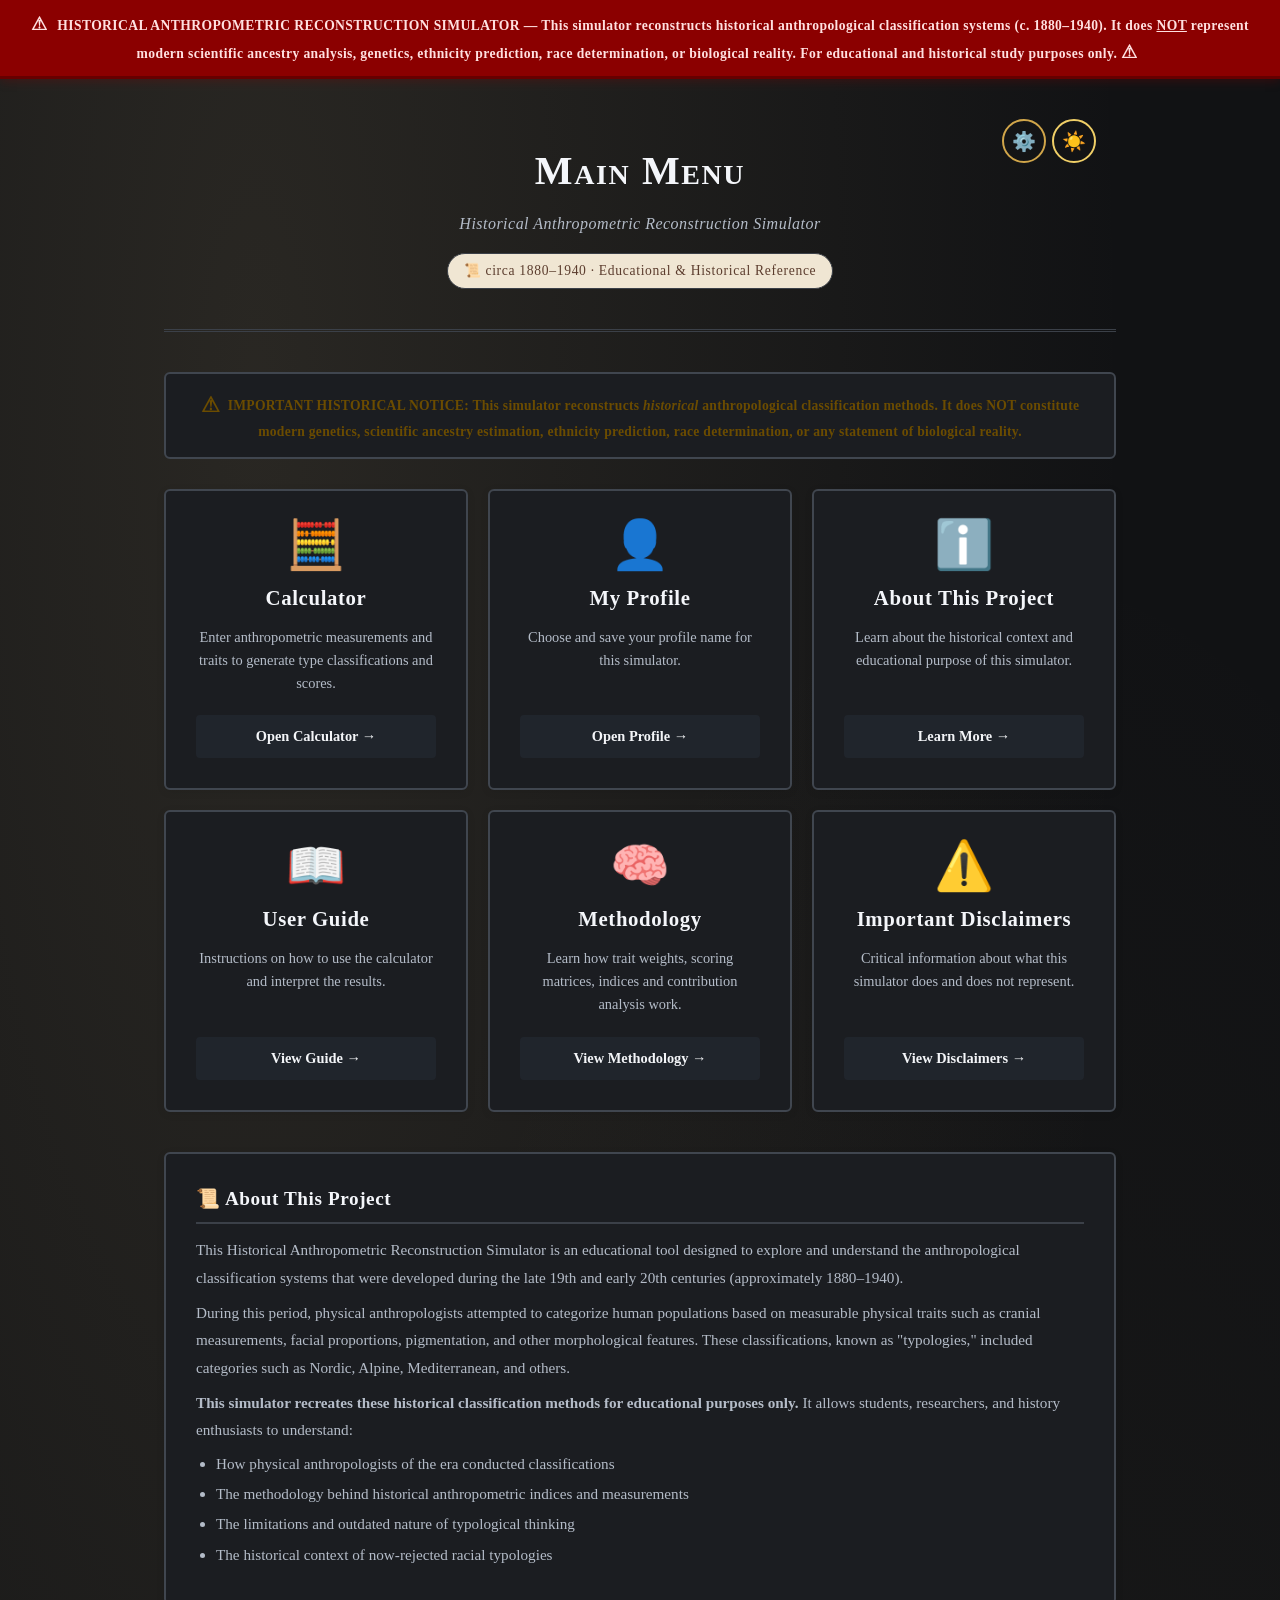
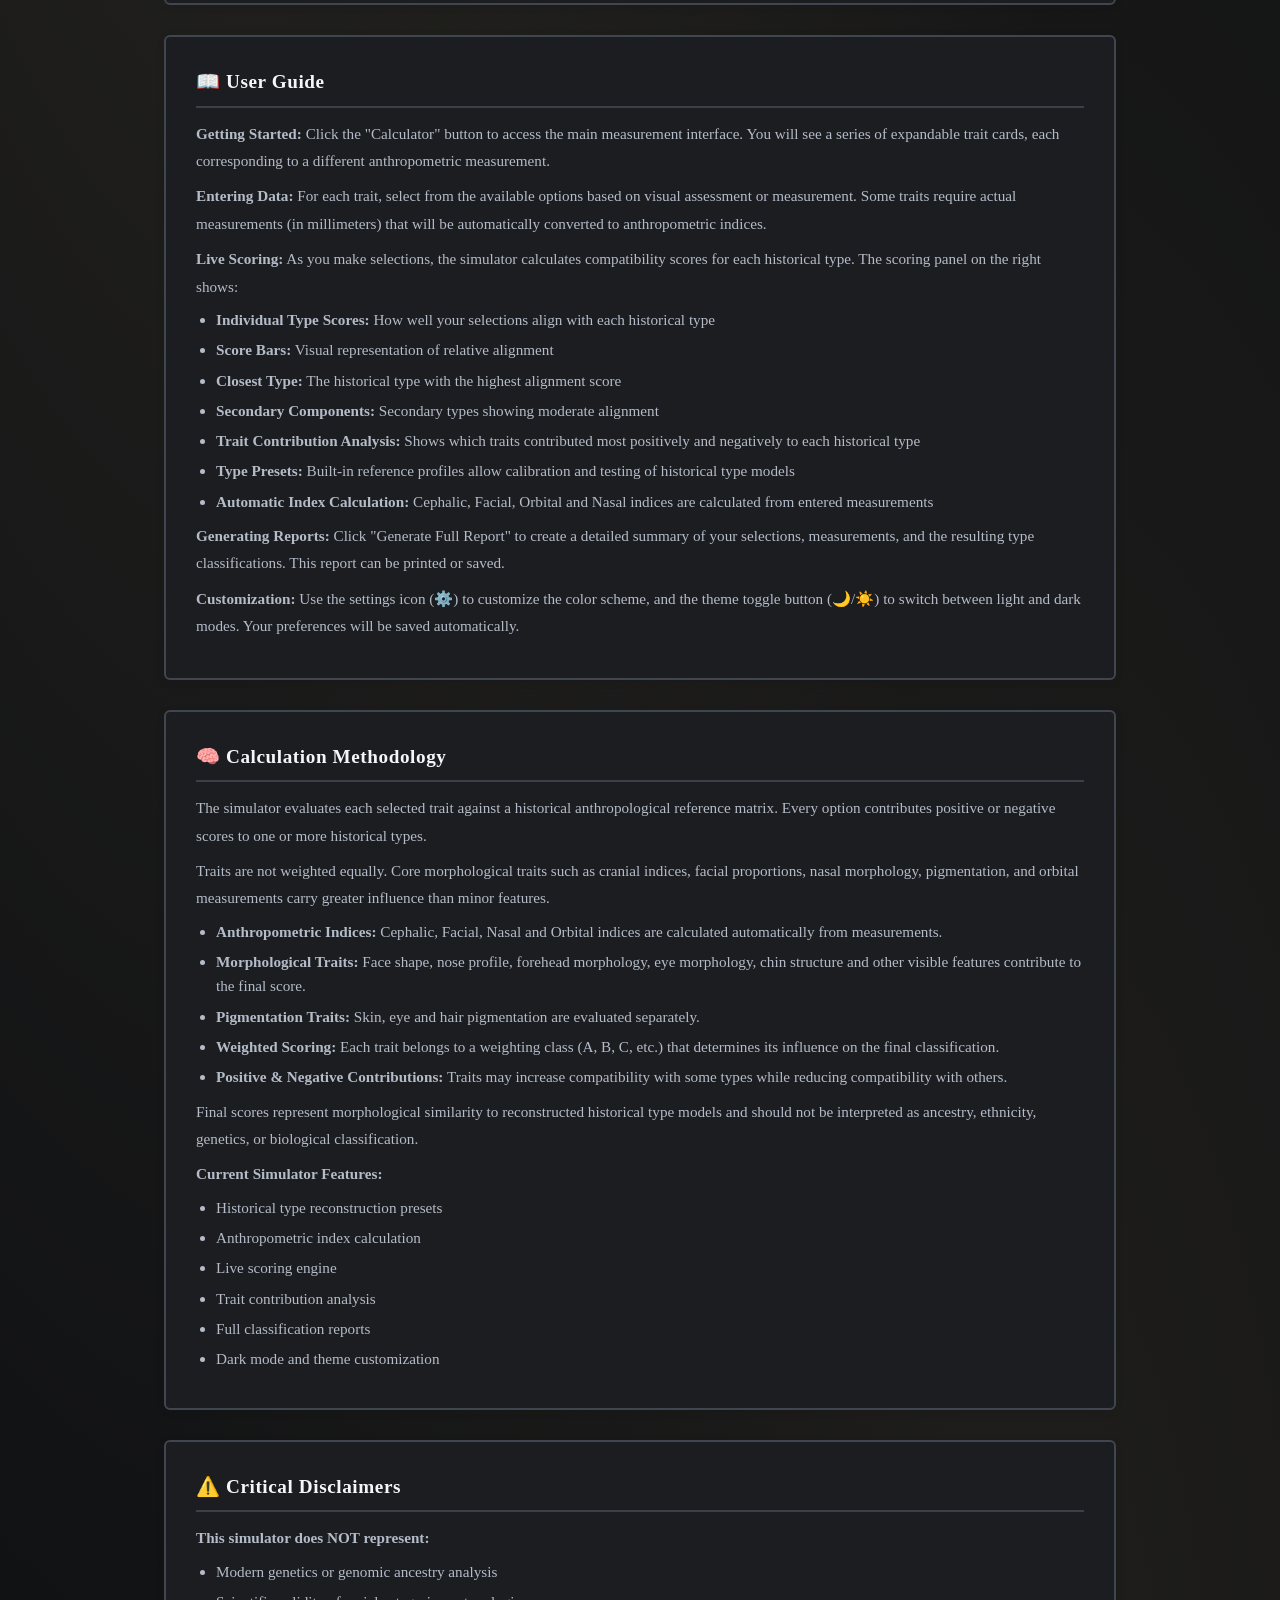
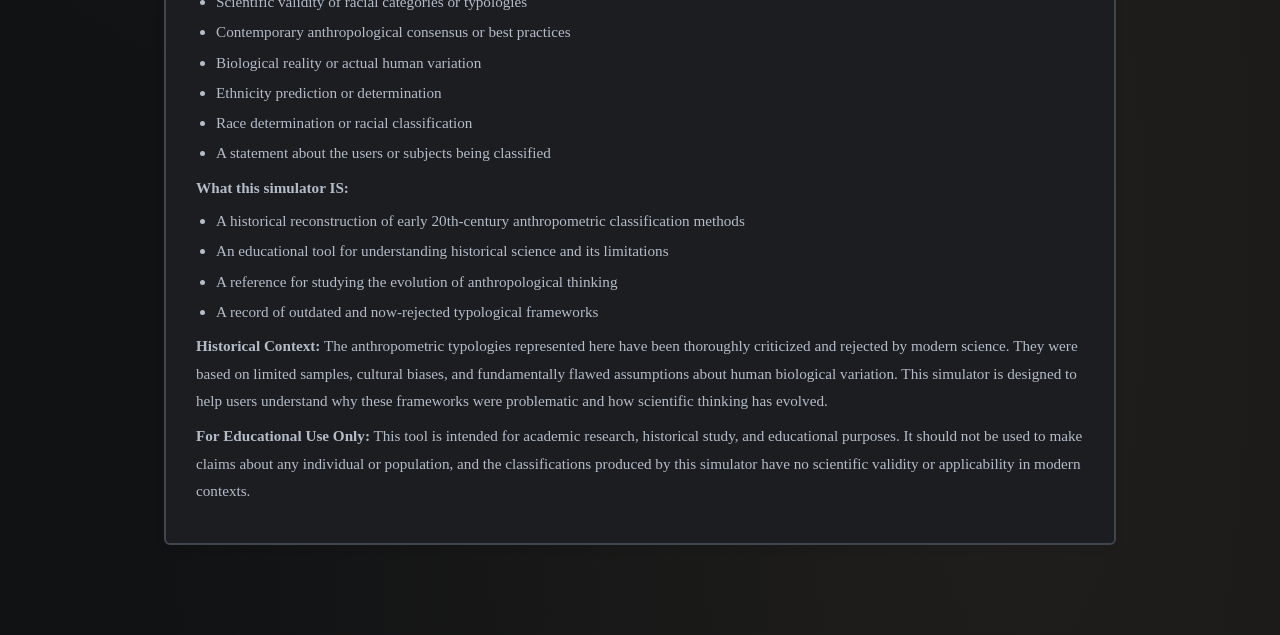
==== index.html @ 243c1fac "0.1 Public Version" ====
<!DOCTYPE html>
<html lang="en">
<head>
    <meta charset="UTF-8">
    <meta name="viewport" content="width=device-width, initial-scale=1.0">
    <title>Historical Anthropometric Reconstruction Simulator - Main Menu</title>
    <style>
        :root {
            --bg: #f5f0e8;
            --panel-bg: #fafaf7;
            --border: #c4b998;
            --text: #2c2416;
            --text-light: #5c5240;
            --accent: #6b4c3b;
            --accent-light: #8b6d5c;
            --highlight: #d4a853;
            --warning-bg: #fdf6e3;
            --warning-border: #c4a44a;
            --shadow: 0 2px 8px rgba(0, 0, 0, 0.08);
            --radius: 6px;
        }

        body.dark-mode {
            --bg: #111214;
            --panel-bg: #1b1d21;
            --border: #3b4048;
            --text: #f2f4f8;
            --text-light: #b4bcc8;
            --accent: #d1a64a;
            --accent-light: #e4c06a;
            --highlight: #f0cf67;
            --warning-bg: #2a2412;
            --warning-border: #8a6b1f;
        }

        * {
            box-sizing: border-box;
            margin: 0;
            padding: 0;
        }

        body {
            font-family: 'Georgia', 'Palatino Linotype', 'Book Antiqua', serif;
            background: var(--bg);
            color: var(--text);
            line-height: 1.6;
            min-height: 100vh;
            background-image:
                radial-gradient(ellipse at 20% 10%, rgba(180, 160, 120, 0.15) 0%, transparent 60%),
                radial-gradient(ellipse at 80% 90%, rgba(160, 140, 100, 0.1) 0%, transparent 60%);
        }

        .disclaimer-banner {
            background: #8b0000;
            color: #ffe0e0;
            text-align: center;
            padding: 10px 20px;
            font-size: 0.85rem;
            font-weight: bold;
            letter-spacing: 0.03em;
            top: 0;
            z-index: 1000;
            box-shadow: 0 2px 10px rgba(139, 0, 0, 0.3);
            border-bottom: 3px solid #600;
        }
        .disclaimer-banner .icon {
            font-size: 1.1rem;
            margin-right: 6px;
        }

        .main-container {
            max-width: 1000px;
            margin: 0 auto;
            padding: 20px 24px 60px;
        }

        header {
            text-align: center;
            padding: 40px 20px;
            border-bottom: 3px double var(--border);
            margin-bottom: 40px;
            position: relative;
        }

        header h1 {
            font-size: 2.5rem;
            letter-spacing: 0.04em;
            color: #3a2a18;
            margin-bottom: 8px;
            font-variant: small-caps;
        }

        header .subtitle {
            font-size: 1rem;
            color: var(--text-light);
            font-style: italic;
            letter-spacing: 0.03em;
            margin-bottom: 16px;
        }

        header .era-badge {
            display: inline-block;
            background: #f0e6d3;
            border: 1px solid var(--border);
            padding: 6px 16px;
            border-radius: 20px;
            font-size: 0.85rem;
            letter-spacing: 0.05em;
            color: #5c3d2e;
        }

        .theme-toggle {
            position: absolute;
            top: 20px;
            right: 20px;
            background: none;
            border: 2px solid var(--accent);
            color: var(--accent);
            font-size: 1.2rem;
            cursor: pointer;
            width: 44px;
            height: 44px;
            border-radius: 50%;
            display: flex;
            align-items: center;
            justify-content: center;
            transition: all 0.3s ease;
            z-index: 100;
        }

        .theme-toggle:hover {
            background: var(--accent);
            color: var(--bg);
            transform: scale(1.1);
        }

        body.dark-mode .theme-toggle {
            border-color: var(--highlight);
            color: var(--highlight);
        }
        

        body.dark-mode .theme-toggle:hover {
            background: var(--highlight);
            color: var(--bg);
        }

        body.dark-mode header h1,
        body.dark-mode .menu-card h2,
        body.dark-mode .info-section h3,
        body.dark-mode .settings-modal h2 {
            color: #f4f6fa;
        }

        body.dark-mode .menu-card,
        body.dark-mode .info-section,
        body.dark-mode .settings-modal,
        body.dark-mode .disclaimer-inline {
            background: #1b1d21;
            border-color: #40464f;
        }

        body.dark-mode .menu-card p,
        body.dark-mode .info-section p,
        body.dark-mode .info-section li,
        body.dark-mode .settings-modal .close-settings,
        body.dark-mode .color-input-group label {
            color: var(--text-light);
        }

        body.dark-mode .menu-card .btn-link,
        body.dark-mode .settings-modal button {
            background: #20252c;
            color: #f3f5f8;
            border-color: #49535f;
        }

        body.dark-mode .menu-card:hover {
            border-color: var(--accent);
        }

        .settings-btn {
            position: absolute;
            top: 20px;
            right: 70px;
            background: none;
            border: 2px solid var(--accent);
            color: var(--accent);
            font-size: 1.2rem;
            cursor: pointer;
            width: 44px;
            height: 44px;
            border-radius: 50%;
            display: flex;
            align-items: center;
            justify-content: center;
            transition: all 0.3s ease;
        }

        .settings-btn:hover {
            background: var(--accent);
            color: var(--bg);
            transform: scale(1.1);
        }

        .disclaimer-inline {
            background: var(--warning-bg);
            border: 2px solid var(--warning-border);
            border-radius: var(--radius);
            padding: 14px 18px;
            margin: 20px 0 30px;
            font-size: 0.85rem;
            text-align: center;
            font-weight: bold;
            color: #6b4c00;
            letter-spacing: 0.02em;
        }
        .disclaimer-inline .warn-icon {
            font-size: 1.3rem;
            vertical-align: -2px;
            margin-right: 4px;
        }

        .menu-grid {
            display: grid;
            grid-template-columns: repeat(auto-fit, minmax(260px, 1fr));
            gap: 20px;
            margin-bottom: 40px;
        }

        .menu-card {
            background: var(--panel-bg);
            border: 2px solid var(--border);
            border-radius: var(--radius);
            box-shadow: var(--shadow);
            padding: 30px;
            text-align: center;
            transition: all 0.3s ease;
            cursor: pointer;
            text-decoration: none;
            color: inherit;
            display: flex;
            flex-direction: column;
            gap: 12px;
        }

        .menu-card:hover {
            box-shadow: 0 8px 24px rgba(0, 0, 0, 0.15);
            transform: translateY(-4px);
            border-color: var(--accent);
        }

        .menu-card .icon {
            font-size: 3rem;
            line-height: 1;
        }

        .menu-card h2 {
            font-size: 1.3rem;
            letter-spacing: 0.03em;
            color: #3a2a18;
            margin: 0;
        }

        .menu-card p {
            font-size: 0.9rem;
            color: var(--text-light);
            margin: 0;
            flex: 1;
        }

        .menu-card .btn-link {
            display: inline-block;
            padding: 10px 20px;
            background: var(--accent);
            color: #fff;
            border: none;
            border-radius: 4px;
            font-family: inherit;
            font-size: 0.9rem;
            font-weight: bold;
            cursor: pointer;
            text-decoration: none;
            transition: background 0.2s;
            margin-top: 8px;
        }

        .menu-card .btn-link:hover {
            background: #5a3d2a;
        }

        .info-section {
            background: var(--panel-bg);
            border: 2px solid var(--border);
            border-radius: var(--radius);
            box-shadow: var(--shadow);
            padding: 30px;
            margin: 30px 0;
        }

        .info-section h3 {
            font-size: 1.2rem;
            letter-spacing: 0.03em;
            color: #3a2a18;
            margin-bottom: 12px;
            border-bottom: 2px solid var(--border);
            padding-bottom: 8px;
        }

        .info-section p {
            font-size: 0.95rem;
            line-height: 1.8;
            color: var(--text);
            margin: 8px 0;
        }

        .info-section ul {
            margin-left: 20px;
            margin-top: 8px;
        }

        .info-section li {
            font-size: 0.95rem;
            color: var(--text);
            margin: 6px 0;
        }

        .settings-modal {
            display: none;
            position: fixed;
            top: 50%;
            left: 50%;
            transform: translate(-50%, -50%);
            background: var(--panel-bg);
            border: 2px solid var(--border);
            border-radius: 12px;
            padding: 24px;
            box-shadow: 0 10px 40px rgba(0, 0, 0, 0.3);
            z-index: 3000;
            max-height: 90vh;
            overflow-y: auto;
            width: 90%;
            max-width: 400px;
        }

        .settings-modal.active {
            display: block;
        }

        .settings-modal h2 {
            color: var(--text);
            margin-bottom: 16px;
            font-size: 1.3rem;
        }

        .settings-modal .close-settings {
            position: absolute;
            top: 12px;
            right: 16px;
            background: none;
            border: none;
            font-size: 1.5rem;
            cursor: pointer;
            color: var(--text-light);
        }

        .settings-modal .close-settings:hover {
            color: var(--text);
        }

        .color-input-group {
            margin-bottom: 14px;
            display: flex;
            gap: 10px;
            align-items: center;
        }

        .toggle-input-group {
            margin: 16px 0 12px;
            padding: 12px;
            border: 1px solid var(--border);
            border-radius: 8px;
            background: var(--panel-bg);
            display: flex;
            align-items: center;
            justify-content: space-between;
            gap: 12px;
        }

        .toggle-input-group .toggle-label {
            color: var(--text);
            font-size: 0.9rem;
            line-height: 1.3;
            flex: 1;
        }

        .toggle-switch {
            position: relative;
            display: inline-block;
            width: 50px;
            height: 28px;
            flex-shrink: 0;
        }

        .toggle-switch input {
            opacity: 0;
            width: 0;
            height: 0;
        }

        .toggle-slider {
            position: absolute;
            inset: 0;
            background: #b5b5b5;
            border-radius: 999px;
            transition: background 0.25s ease;
            cursor: pointer;
        }

        .toggle-slider::before {
            content: '';
            position: absolute;
            width: 22px;
            height: 22px;
            left: 3px;
            top: 3px;
            background: #fff;
            border-radius: 50%;
            transition: transform 0.25s ease;
            box-shadow: 0 1px 4px rgba(0, 0, 0, 0.25);
        }

        .toggle-switch input:checked + .toggle-slider {
            background: var(--accent);
        }

        .toggle-switch input:checked + .toggle-slider::before {
            transform: translateX(22px);
        }

        .toggle-status {
            min-width: 68px;
            text-align: right;
            color: var(--text-light);
            font-size: 0.85rem;
            font-weight: bold;
        }

        .color-input-group label {
            flex: 1;
            color: var(--text);
            font-size: 0.9rem;
            min-width: 100px;
        }

        .color-input-group input[type="color"] {
            width: 50px;
            height: 40px;
            border: 2px solid var(--border);
            border-radius: 6px;
            cursor: pointer;
        }

        .color-input-group input[type="text"] {
            flex: 1;
            padding: 6px 10px;
            border: 1px solid var(--border);
            border-radius: 4px;
            background: var(--panel-bg);
            color: var(--text);
            font-family: monospace;
            font-size: 0.85rem;
        }

        .settings-modal button {
            width: 100%;
            padding: 10px;
            margin-top: 12px;
            border: 2px solid var(--accent);
            background: var(--accent);
            color: #fff;
            border-radius: 6px;
            cursor: pointer;
            font-size: 0.9rem;
            font-weight: bold;
        }

        .settings-modal button:hover {
            opacity: 0.8;
        }

        .settings-modal button.reset {
            background: transparent;
            color: var(--accent);
            border-color: var(--accent);
        }

        .settings-modal button.reset:hover {
            background: var(--accent);
            color: #fff;
        }

        .settings-overlay {
            display: none;
            position: fixed;
            inset: 0;
            background: rgba(0, 0, 0, 0.6);
            z-index: 2999;
        }

        .settings-overlay.active {
            display: block;
        }

        @media (max-width: 768px) {
            header h1 {
                font-size: 1.8rem;
            }

            .menu-grid {
                grid-template-columns: 1fr;
            }

            .info-section {
                padding: 20px;
            }
        }

#loadingOverlay {
    position: fixed;
    inset: 0;
    background: var(--bg);
    display: none;
    justify-content: center;
    align-items: center;
    z-index: 99999;
}

.loader-box {
    text-align: center;
}

.loader-circle {
    width: 140px;
    height: 140px;
    position: relative;
    margin: auto;
}

.loader-circle svg {
    transform: rotate(-90deg);
}

.loader-bg {
    fill: none;
    stroke: #d0d0d0;
    stroke-width: 8;
}

.loader-progress {
    fill: none;
    stroke: var(--highlight);
    stroke-width: 8;
    stroke-linecap: round;

    stroke-dasharray: 377;
    stroke-dashoffset: 377;

    transition: stroke-dashoffset 0.05s linear;
}

#loaderPercent {
    position: absolute;
    inset: 0;

    display: flex;
    align-items: center;
    justify-content: center;

    font-size: 1.4rem;
    font-weight: bold;
}

.loader-title {
    margin-top: 18px;
    font-size: 1.1rem;
    font-weight: bold;
}

#loaderStatus {
    margin-top: 10px;
    color: var(--text-light);
    font-size: 0.9rem;
}

    </style>
</head>
<body>

    <!-- ============ STICKY DISCLAIMER BANNER ============ -->
    <div class="disclaimer-banner">
        <span class="icon">⚠</span>
        <strong>HISTORICAL ANTHROPOMETRIC RECONSTRUCTION SIMULATOR</strong> —
        This simulator reconstructs historical anthropological classification systems (c. 1880–1940).
        It does <u>NOT</u> represent modern scientific ancestry analysis, genetics, ethnicity prediction,
        race determination, or biological reality. For educational and historical study purposes only.
        <span class="icon">⚠</span>
    </div>

    <div class="main-container">
        <!-- HEADER -->
        <header>
            <button class="settings-btn" id="settingsBtn" onclick="openSettings()" title="Settings">⚙️</button>
            <button class="theme-toggle" id="themeToggle" onclick="toggleTheme()" title="Toggle dark mode">🌙</button>
            <h1>Main Menu</h1>
            <p class="subtitle">Historical Anthropometric Reconstruction Simulator</p>
            <span class="era-badge">📜 circa 1880–1940 · Educational & Historical Reference</span>
        </header>

        <!-- INLINE DISCLAIMER -->
        <div class="disclaimer-inline">
            <span class="warn-icon">⚠</span>
            <strong>IMPORTANT HISTORICAL NOTICE:</strong> This simulator reconstructs <em>historical</em> anthropological
            classification methods. It does <strong>NOT</strong> constitute modern genetics, scientific ancestry estimation,
            ethnicity prediction, race determination, or any statement of biological reality.
        </div>

        <!-- MENU CARDS -->
        <div class="menu-grid">
            <div class="menu-card" onclick="openCalculator()">
               <div class="icon">🧮</div>
               <h2>Calculator</h2>
               <p>Enter anthropometric measurements and traits to generate type classifications and scores.</p>
               <span class="btn-link">Open Calculator →</span>
            </div>

            <div class="menu-card" onclick="openProfile()">
                <div class="icon">👤</div>
                <h2>My Profile</h2>
                <p>Choose and save your profile name for this simulator.</p>
                <span class="btn-link">Open Profile →</span>
            </div>

            <div class="menu-card" onclick="scrollToInfo('about')">
                <div class="icon">ℹ️</div>
                <h2>About This Project</h2>
                <p>Learn about the historical context and educational purpose of this simulator.</p>
                <span class="btn-link">Learn More →</span>
            </div>

            <div class="menu-card" onclick="scrollToInfo('guide')">
                <div class="icon">📖</div>
                <h2>User Guide</h2>
                <p>Instructions on how to use the calculator and interpret the results.</p>
                <span class="btn-link">View Guide →</span>
            </div>

            <div class="menu-card" onclick="scrollToInfo('methodology')">
               <div class="icon">🧠</div>
               <h2>Methodology</h2>
               <p>Learn how trait weights, scoring matrices, indices and contribution analysis work.</p>
               <span class="btn-link">View Methodology →</span>
            </div>

            <div class="menu-card" onclick="scrollToInfo('disclaimers')">
                <div class="icon">⚠️</div>
                <h2>Important Disclaimers</h2>
                <p>Critical information about what this simulator does and does not represent.</p>
                <span class="btn-link">View Disclaimers →</span>
            </div>
        </div>

        <!-- INFO SECTIONS -->

        <div class="info-section" id="about">
            <h3>📜 About This Project</h3>
            <p>
                This Historical Anthropometric Reconstruction Simulator is an educational tool designed to explore and understand
                the anthropological classification systems that were developed during the late 19th and early 20th centuries
                (approximately 1880–1940).
            </p>
            <p>
                During this period, physical anthropologists attempted to categorize human populations based on measurable physical
                traits such as cranial measurements, facial proportions, pigmentation, and other morphological features. These
                classifications, known as "typologies," included categories such as Nordic, Alpine, Mediterranean, and others.
            </p>
            <p>
                <strong>This simulator recreates these historical classification methods for educational purposes only.</strong>
                It allows students, researchers, and history enthusiasts to understand:
            </p>
            <ul>
                <li>How physical anthropologists of the era conducted classifications</li>
                <li>The methodology behind historical anthropometric indices and measurements</li>
                <li>The limitations and outdated nature of typological thinking</li>
                <li>The historical context of now-rejected racial typologies</li>
            </ul>
        </div>

        <div class="info-section" id="guide">
            <h3>📖 User Guide</h3>
            <p>
                <strong>Getting Started:</strong> Click the "Calculator" button to access the main measurement interface. You will see
                a series of expandable trait cards, each corresponding to a different anthropometric measurement.
            </p>
            <p>
                <strong>Entering Data:</strong> For each trait, select from the available options based on visual assessment or measurement.
                Some traits require actual measurements (in millimeters) that will be automatically converted to anthropometric indices.
            </p>
            <p>
                <strong>Live Scoring:</strong> As you make selections, the simulator calculates compatibility scores for each historical
                type. The scoring panel on the right shows:
            </p>
            <ul>
                <li><strong>Individual Type Scores:</strong> How well your selections align with each historical type</li>
                <li><strong>Score Bars:</strong> Visual representation of relative alignment</li>
                <li><strong>Closest Type:</strong> The historical type with the highest alignment score</li>
                <li><strong>Secondary Components:</strong> Secondary types showing moderate alignment</li>
                <li><strong>Trait Contribution Analysis:</strong> Shows which traits contributed most positively and negatively to each historical type</li>
                <li><strong>Type Presets:</strong> Built-in reference profiles allow calibration and testing of historical type models</li>
                <li><strong>Automatic Index Calculation:</strong> Cephalic, Facial, Orbital and Nasal indices are calculated from entered measurements</li>
            </ul>
            <p>
                <strong>Generating Reports:</strong> Click "Generate Full Report" to create a detailed summary of your selections,
                measurements, and the resulting type classifications. This report can be printed or saved.
            </p>
            <p>
                <strong>Customization:</strong> Use the settings icon (⚙️) to customize the color scheme, and the theme toggle button (🌙/☀️)
                to switch between light and dark modes. Your preferences will be saved automatically.
            </p>
        </div>


            <div class="info-section" id="methodology">

    <h3>🧠 Calculation Methodology</h3>

    <p>
        The simulator evaluates each selected trait against a historical
        anthropological reference matrix. Every option contributes positive
        or negative scores to one or more historical types.
    </p>

    <p>
        Traits are not weighted equally. Core morphological traits such as
        cranial indices, facial proportions, nasal morphology, pigmentation,
        and orbital measurements carry greater influence than minor features.
    </p>

    <ul>
        <li><strong>Anthropometric Indices:</strong> Cephalic, Facial, Nasal and Orbital indices are calculated automatically from measurements.</li>

        <li><strong>Morphological Traits:</strong> Face shape, nose profile, forehead morphology, eye morphology, chin structure and other visible features contribute to the final score.</li>

        <li><strong>Pigmentation Traits:</strong> Skin, eye and hair pigmentation are evaluated separately.</li>

        <li><strong>Weighted Scoring:</strong> Each trait belongs to a weighting class (A, B, C, etc.) that determines its influence on the final classification.</li>

        <li><strong>Positive & Negative Contributions:</strong> Traits may increase compatibility with some types while reducing compatibility with others.</li>
    </ul>

    <p>
        Final scores represent morphological similarity to reconstructed
        historical type models and should not be interpreted as ancestry,
        ethnicity, genetics, or biological classification.
    </p>



    <p>
<strong>Current Simulator Features:</strong>
</p>

<ul>
    <li>Historical type reconstruction presets</li>
    <li>Anthropometric index calculation</li>
    <li>Live scoring engine</li>
    <li>Trait contribution analysis</li>
    <li>Full classification reports</li>
    <li>Dark mode and theme customization</li>
</ul>

</div>











        <div class="info-section" id="disclaimers">
            <h3>⚠️ Critical Disclaimers</h3>
            <p>
                <strong>This simulator does NOT represent:</strong>
            </p>
            <ul>
                <li>Modern genetics or genomic ancestry analysis</li>
                <li>Scientific validity of racial categories or typologies</li>
                <li>Contemporary anthropological consensus or best practices</li>
                <li>Biological reality or actual human variation</li>
                <li>Ethnicity prediction or determination</li>
                <li>Race determination or racial classification</li>
                <li>A statement about the users or subjects being classified</li>
            </ul>
            <p>
                <strong>What this simulator IS:</strong>
            </p>
            <ul>
                <li>A historical reconstruction of early 20th-century anthropometric classification methods</li>
                <li>An educational tool for understanding historical science and its limitations</li>
                <li>A reference for studying the evolution of anthropological thinking</li>
                <li>A record of outdated and now-rejected typological frameworks</li>
            </ul>
            <p>
                <strong>Historical Context:</strong> The anthropometric typologies represented here have been thoroughly criticized and
                rejected by modern science. They were based on limited samples, cultural biases, and fundamentally flawed assumptions about
                human biological variation. This simulator is designed to help users understand why these frameworks were problematic and
                how scientific thinking has evolved.
            </p>
            <p>
                <strong>For Educational Use Only:</strong> This tool is intended for academic research, historical study, and educational
                purposes. It should not be used to make claims about any individual or population, and the classifications produced by this
                simulator have no scientific validity or applicability in modern contexts.
            </p>
        </div>
    </div>



    <!-- SETTINGS MODAL -->
    <div class="settings-overlay" id="settingsOverlay" onclick="closeSettings()"></div>
    <div class="settings-modal" id="settingsModal">
        <button class="close-settings" onclick="closeSettings()">✕</button>
        <h2>⚙️ Settings</h2>
        <div class="toggle-input-group">
            <div class="toggle-label">Enable Data Reset on Site Reload</div>
            <label class="toggle-switch" for="resetOnReloadToggle">
                <input type="checkbox" id="resetOnReloadToggle" onchange="toggleResetOnReload(this.checked)">
                <span class="toggle-slider"></span>
            </label>
            <div class="toggle-status" id="resetOnReloadStatus">Disabled</div>
        </div>
        <div class="toggle-input-group">
            <div class="toggle-label">Show Developer Tools in Calculator</div>
            <label class="toggle-switch" for="developerToolsVisibilityToggle">
                <input type="checkbox" id="developerToolsVisibilityToggle" onchange="toggleDeveloperToolsVisibility(this.checked)">
                <span class="toggle-slider"></span>
            </label>
            <div class="toggle-status" id="developerToolsVisibilityStatus">Visible</div>
        </div>
        <div class="color-input-group">
            <label>Background</label>
            <input type="color" id="bgColor" onchange="updateDarkColor('bg')">
            <input type="text" id="bgColorText" onchange="updateDarkColorText('bg', this.value)">
        </div>
        <div class="color-input-group">
            <label>Panel Background</label>
            <input type="color" id="panelBgColor" onchange="updateDarkColor('panel-bg')">
            <input type="text" id="panelBgColorText" onchange="updateDarkColorText('panel-bg', this.value)">
        </div>
        <div class="color-input-group">
            <label>Text Color</label>
            <input type="color" id="textColor" onchange="updateDarkColor('text')">
            <input type="text" id="textColorText" onchange="updateDarkColorText('text', this.value)">
        </div>
        <div class="color-input-group">
            <label>Text Light</label>
            <input type="color" id="textLightColor" onchange="updateDarkColor('text-light')">
            <input type="text" id="textLightColorText" onchange="updateDarkColorText('text-light', this.value)">
        </div>
        <div class="color-input-group">
            <label>Accent Color</label>
            <input type="color" id="accentColor" onchange="updateDarkColor('accent')">
            <input type="text" id="accentColorText" onchange="updateDarkColorText('accent', this.value)">
        </div>
        <div class="color-input-group">
            <label>Border Color</label>
            <input type="color" id="borderColor" onchange="updateDarkColor('border')">
            <input type="text" id="borderColorText" onchange="updateDarkColorText('border', this.value)">
        </div>
        <button onclick="saveDarkThemeColors()">💾 Save Theme</button>
        <button class="reset" onclick="resetDarkThemeColors()">↻ Reset to Default</button>
    </div>

    <script src="src/ui/settings.js"></script>
    <script>

        function scrollToInfo(sectionId) {
            const section = document.getElementById(sectionId);
            if (section) {
                section.scrollIntoView({ behavior: 'smooth' });
            }
        }

        // Initialize
        function init() {
            initializeSettings();
            console.log('Main Menu initialized.');
        }

        init();
        function openCalculator() {

    const overlay =
        document.getElementById("loadingOverlay");

    const circle =
        document.querySelector(".loader-progress");

    const percent =
        document.getElementById("loaderPercent");

    const status =
        document.getElementById("loaderStatus");

    overlay.style.display = "flex";

    let value = 0;

    const messages = [
        "Loading anthropometric database...",
        "Loading trait matrices...",
        "Preparing reconstruction engine...",
        "Initializing calculator..."
    ];

    const interval = setInterval(() => {

        value++;

        percent.textContent =
            value + "%";

        circle.style.strokeDashoffset =
            377 - (377 * value / 100);

        if (value === 25)
            status.textContent = messages[1];

        if (value === 50)
            status.textContent = messages[2];

        if (value === 75)
            status.textContent = messages[3];

        if (value >= 100) {

            clearInterval(interval);

            setTimeout(() => {

                window.location.href =
                    "raceResCalc.html";

            }, 300);
        }

    }, 25);
}

function openProfile() {
    window.location.href = 'myProfile.html';
}




    </script>




<div id="loadingOverlay">
    <div class="loader-box">

        <div class="loader-circle">
            <svg width="140" height="140">
                <circle cx="70" cy="70" r="60" class="loader-bg"></circle>
                <circle cx="70" cy="70" r="60" class="loader-progress"></circle>
            </svg>

            <div id="loaderPercent">0%</div>
        </div>

        <div class="loader-title">
            Initializing Reconstruction Engine...
        </div>

        <div id="loaderStatus">
            Preparing analysis environment...
        </div>

    </div>
</div>



</body>
</html>
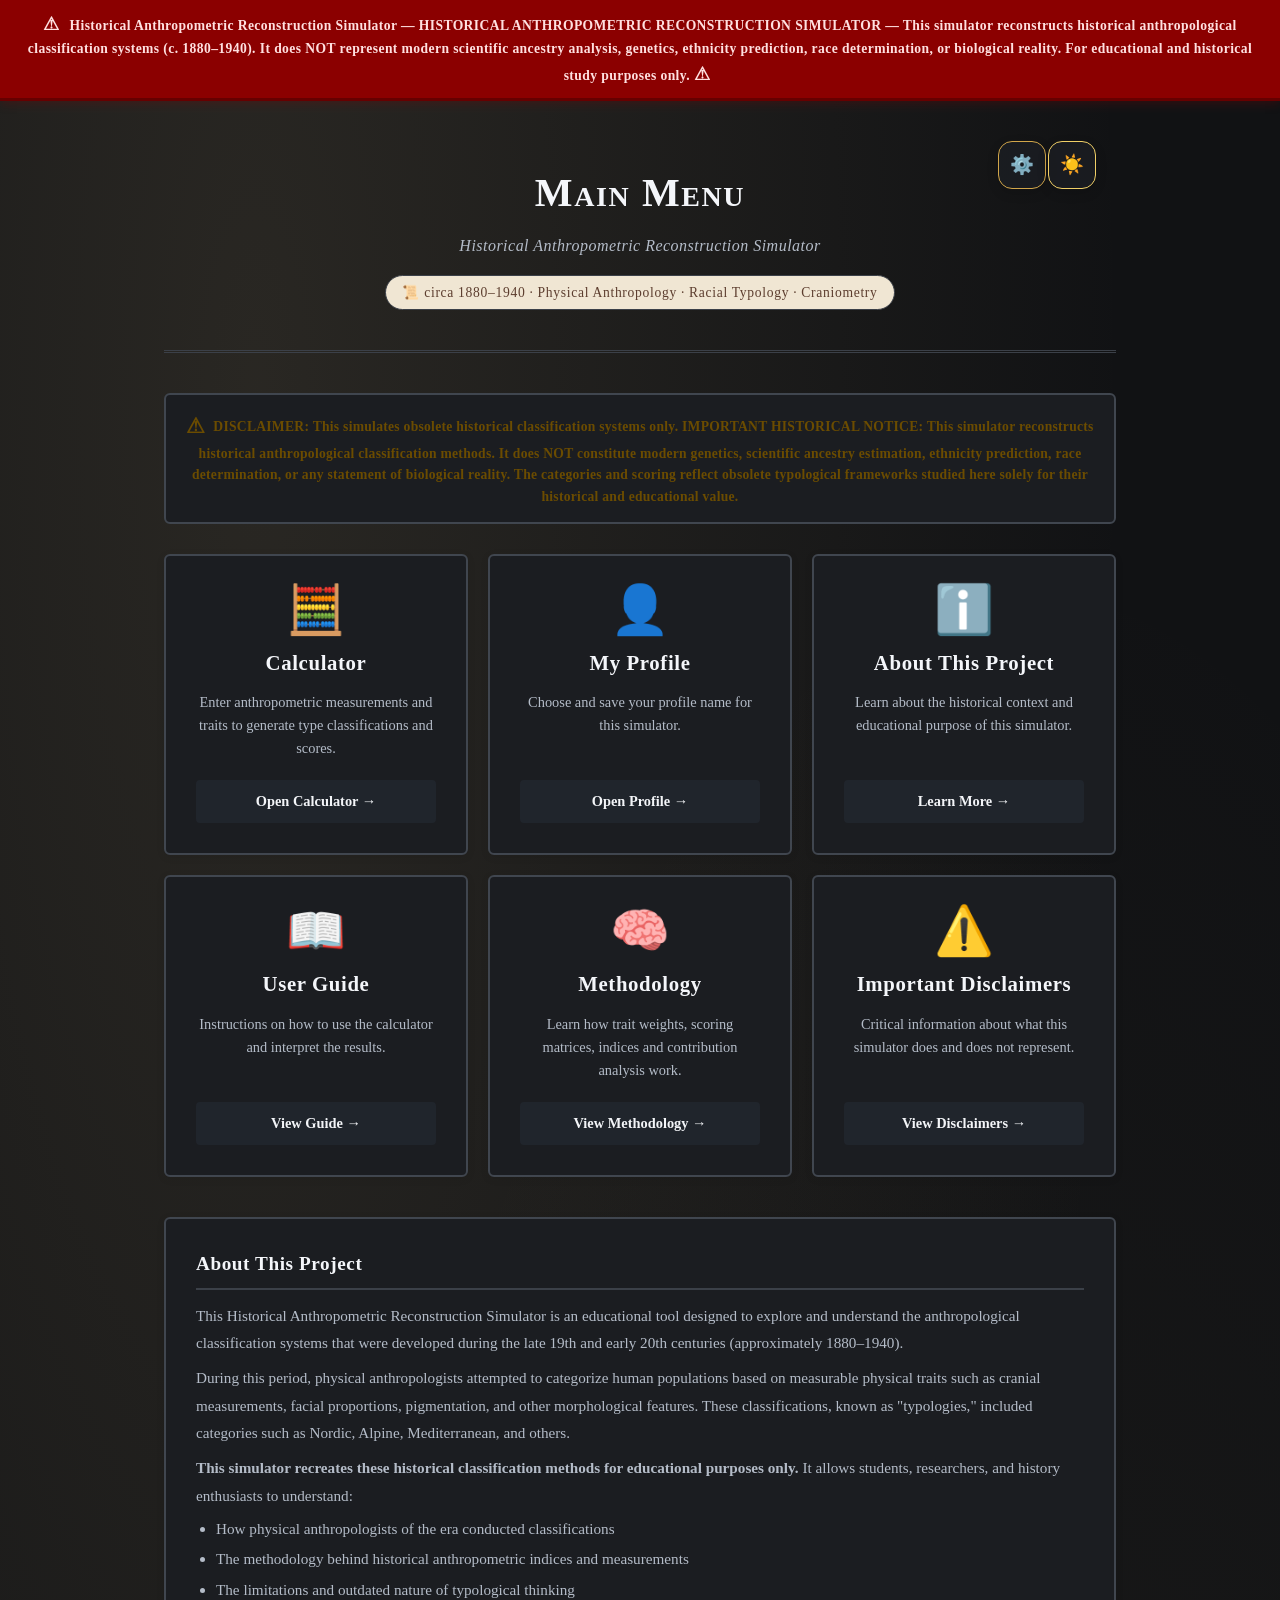
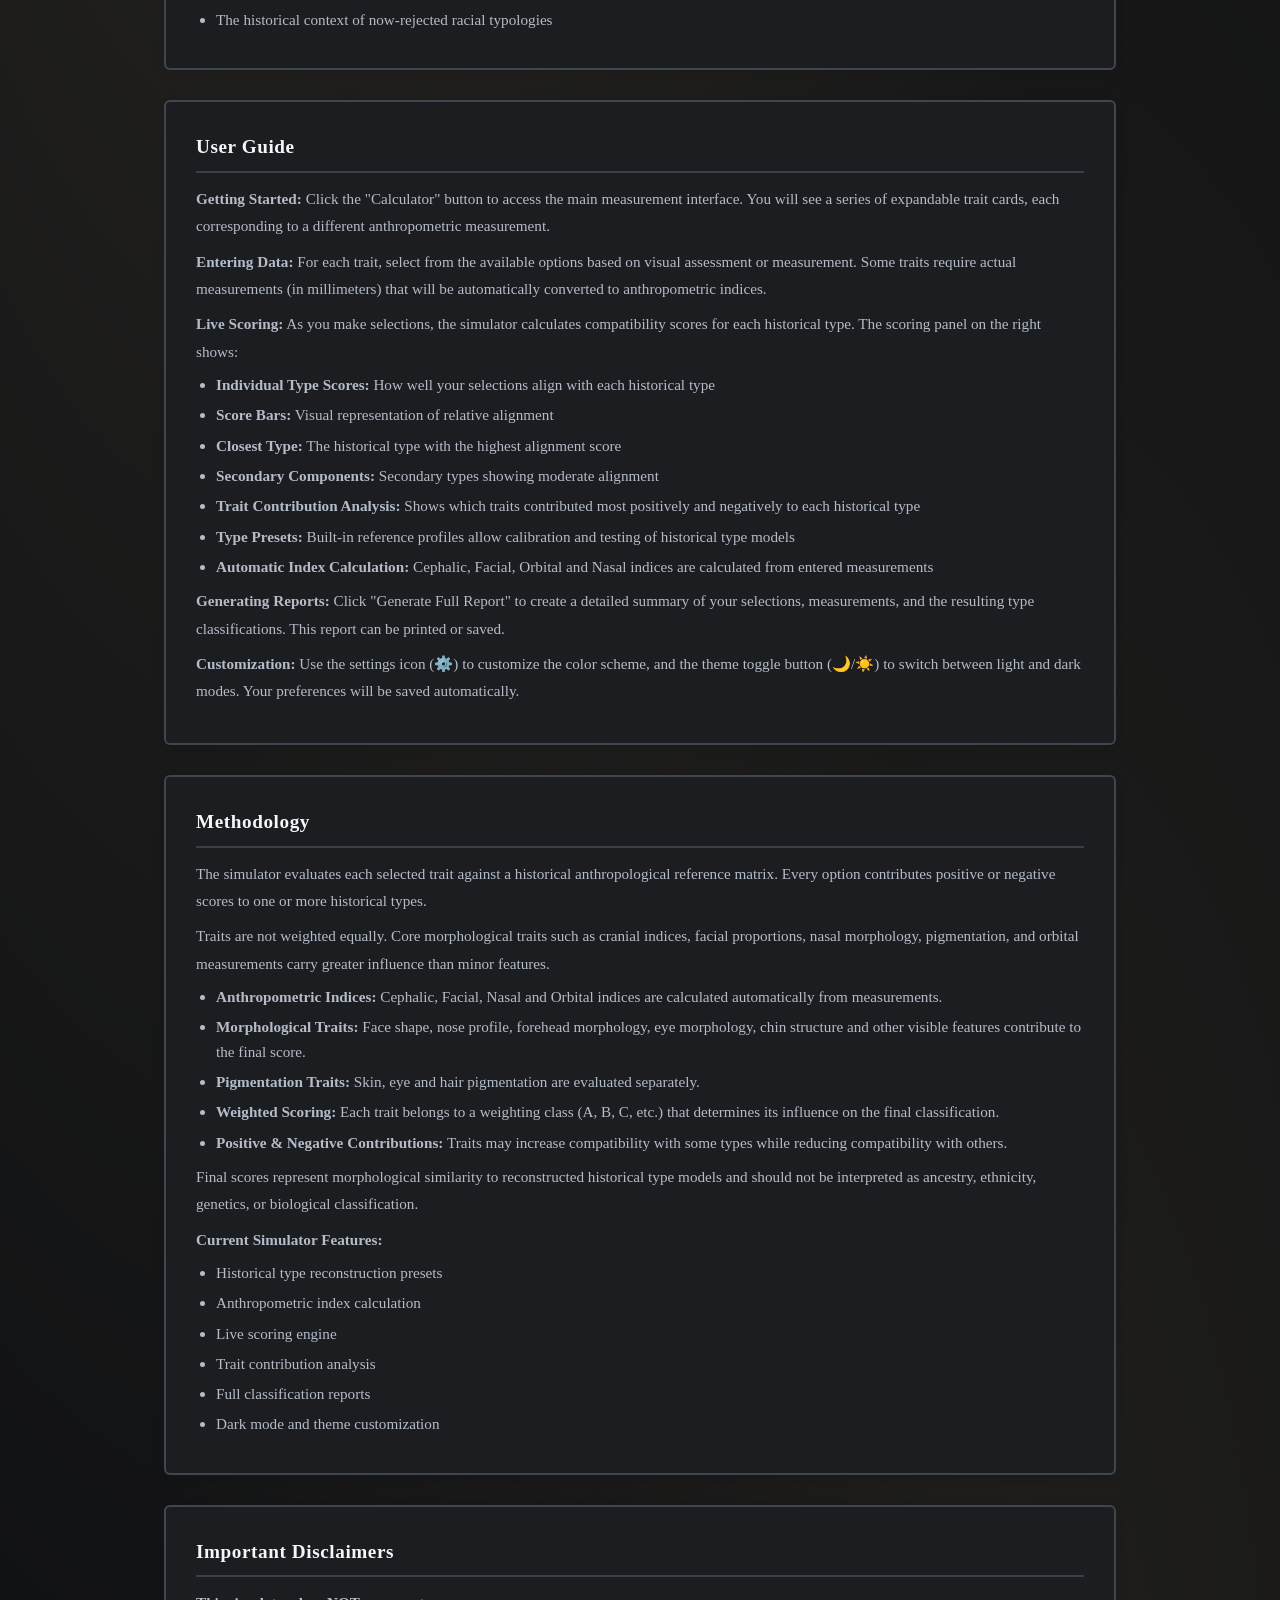
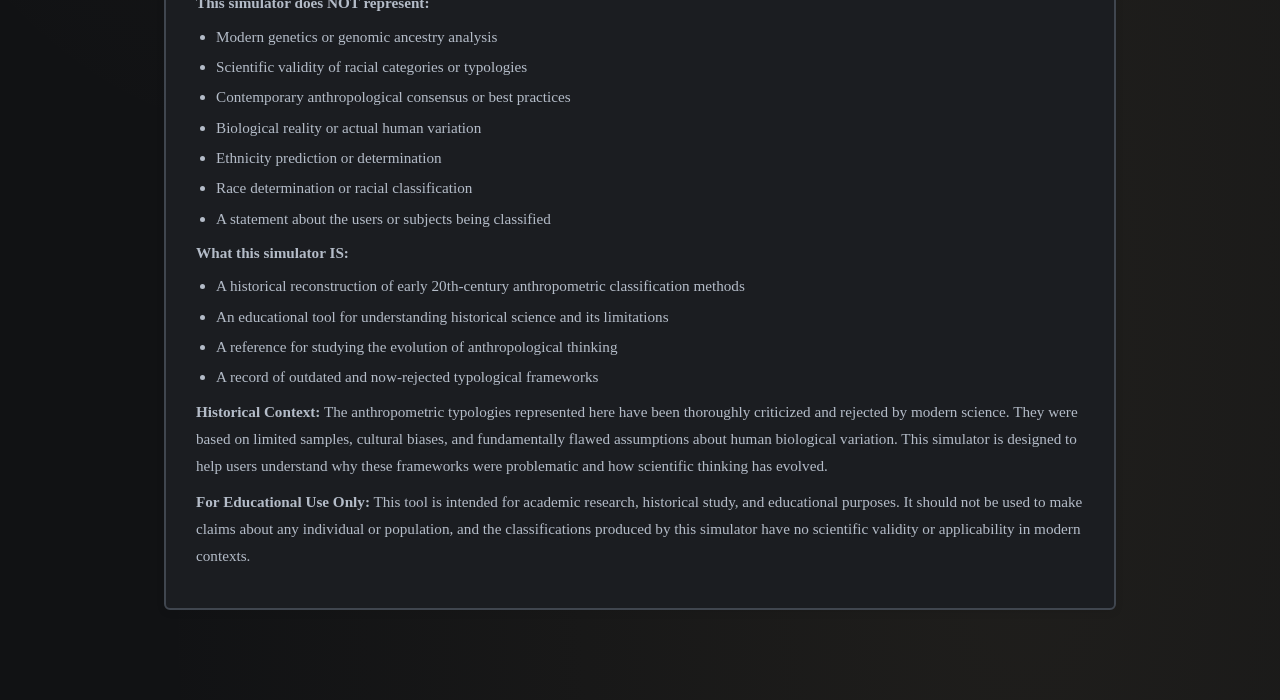
==== commit 5ad2f901: "0.2.1 Russian Language and other small changes" ====
--- a/index.html
+++ b/index.html
@@ -600,80 +600,81 @@
     <!-- ============ STICKY DISCLAIMER BANNER ============ -->
     <div class="disclaimer-banner">
         <span class="icon">⚠</span>
-        <strong>HISTORICAL ANTHROPOMETRIC RECONSTRUCTION SIMULATOR</strong> —
-        This simulator reconstructs historical anthropological classification systems (c. 1880–1940).
+        <strong data-i18n="pageTitle">HISTORICAL ANTHROPOMETRIC RECONSTRUCTION SIMULATOR</strong> —
+        <span data-i18n="disclaimerBanner">This simulator reconstructs historical anthropological classification systems (c. 1880–1940).
         It does <u>NOT</u> represent modern scientific ancestry analysis, genetics, ethnicity prediction,
-        race determination, or biological reality. For educational and historical study purposes only.
+        race determination, or biological reality. For educational and historical study purposes only.</span>
         <span class="icon">⚠</span>
     </div>
 
     <div class="main-container">
         <!-- HEADER -->
         <header>
-            <button class="settings-btn" id="settingsBtn" onclick="openSettings()" title="Settings">⚙️</button>
-            <button class="theme-toggle" id="themeToggle" onclick="toggleTheme()" title="Toggle dark mode">🌙</button>
-            <h1>Main Menu</h1>
-            <p class="subtitle">Historical Anthropometric Reconstruction Simulator</p>
-            <span class="era-badge">📜 circa 1880–1940 · Educational & Historical Reference</span>
+            <button class="header-control settings-btn" id="settingsBtn" onclick="openSettings()" data-i18n-title="buttons.settings" title="Settings" aria-label="Settings">⚙️</button>
+            <button class="header-control theme-toggle" id="themeToggle" onclick="toggleTheme()" data-i18n-title="buttons.toggleTheme" title="Toggle dark mode" aria-label="Toggle dark mode">🌙</button>
+            <h1 data-i18n="menu.title">Main Menu</h1>
+            <p class="subtitle" data-i18n="menu.subtitle">Historical Anthropometric Reconstruction Simulator</p>
+            <span class="era-badge" data-i18n="eraBadge">📜 circa 1880–1940 · Educational & Historical Reference</span>
         </header>
 
         <!-- INLINE DISCLAIMER -->
         <div class="disclaimer-inline">
             <span class="warn-icon">⚠</span>
-            <strong>IMPORTANT HISTORICAL NOTICE:</strong> This simulator reconstructs <em>historical</em> anthropological
+            <strong data-i18n="messages.notRepresentative">IMPORTANT HISTORICAL NOTICE:</strong>
+            <span data-i18n="disclaimerNotice">This simulator reconstructs <em>historical</em> anthropological
             classification methods. It does <strong>NOT</strong> constitute modern genetics, scientific ancestry estimation,
-            ethnicity prediction, race determination, or any statement of biological reality.
+            ethnicity prediction, race determination, or any statement of biological reality.</span>
         </div>
 
         <!-- MENU CARDS -->
         <div class="menu-grid">
             <div class="menu-card" onclick="openCalculator()">
                <div class="icon">🧮</div>
-               <h2>Calculator</h2>
-               <p>Enter anthropometric measurements and traits to generate type classifications and scores.</p>
-               <span class="btn-link">Open Calculator →</span>
+               <h2 data-i18n="menu.calculator">Calculator</h2>
+               <p data-i18n="menu.calculatorDescription">Enter anthropometric measurements and traits to generate type classifications and scores.</p>
+               <span class="btn-link" data-i18n="menu.openCalculator">Open Calculator →</span>
             </div>
 
             <div class="menu-card" onclick="openProfile()">
                 <div class="icon">👤</div>
-                <h2>My Profile</h2>
-                <p>Choose and save your profile name for this simulator.</p>
-                <span class="btn-link">Open Profile →</span>
+                <h2 data-i18n="menu.profile">My Profile</h2>
+                <p data-i18n="menu.profileDescription">Choose and save your profile name for this simulator.</p>
+                <span class="btn-link" data-i18n="menu.openProfile">Open Profile →</span>
             </div>
 
             <div class="menu-card" onclick="scrollToInfo('about')">
                 <div class="icon">ℹ️</div>
-                <h2>About This Project</h2>
-                <p>Learn about the historical context and educational purpose of this simulator.</p>
-                <span class="btn-link">Learn More →</span>
+                <h2 data-i18n="menu.about">About This Project</h2>
+                <p data-i18n="menu.aboutDescription">Learn about the historical context and educational purpose of this simulator.</p>
+                <span class="btn-link" data-i18n="menu.learnMore">Learn More →</span>
             </div>
 
             <div class="menu-card" onclick="scrollToInfo('guide')">
                 <div class="icon">📖</div>
-                <h2>User Guide</h2>
-                <p>Instructions on how to use the calculator and interpret the results.</p>
-                <span class="btn-link">View Guide →</span>
+                <h2 data-i18n="menu.guide">User Guide</h2>
+                <p data-i18n="menu.guideDescription">Instructions on how to use the calculator and interpret the results.</p>
+                <span class="btn-link" data-i18n="menu.viewGuide">View Guide →</span>
             </div>
 
             <div class="menu-card" onclick="scrollToInfo('methodology')">
                <div class="icon">🧠</div>
-               <h2>Methodology</h2>
-               <p>Learn how trait weights, scoring matrices, indices and contribution analysis work.</p>
-               <span class="btn-link">View Methodology →</span>
+               <h2 data-i18n="menu.methodology">Methodology</h2>
+               <p data-i18n="menu.methodologyDescription">Learn how trait weights, scoring matrices, indices and contribution analysis work.</p>
+               <span class="btn-link" data-i18n="menu.viewMethodology">View Methodology →</span>
             </div>
 
             <div class="menu-card" onclick="scrollToInfo('disclaimers')">
                 <div class="icon">⚠️</div>
-                <h2>Important Disclaimers</h2>
-                <p>Critical information about what this simulator does and does not represent.</p>
-                <span class="btn-link">View Disclaimers →</span>
+                <h2 data-i18n="menu.disclaimers">Important Disclaimers</h2>
+                <p data-i18n="menu.disclaimersDescription">Critical information about what this simulator does and does not represent.</p>
+                <span class="btn-link" data-i18n="menu.viewDisclaimers">View Disclaimers →</span>
             </div>
         </div>
 
         <!-- INFO SECTIONS -->
 
         <div class="info-section" id="about">
-            <h3>📜 About This Project</h3>
+            <h3 data-i18n="menu.about">📜 About This Project</h3>
             <p>
                 This Historical Anthropometric Reconstruction Simulator is an educational tool designed to explore and understand
                 the anthropological classification systems that were developed during the late 19th and early 20th centuries
@@ -697,7 +698,7 @@
         </div>
 
         <div class="info-section" id="guide">
-            <h3>📖 User Guide</h3>
+            <h3 data-i18n="menu.guide">📖 User Guide</h3>
             <p>
                 <strong>Getting Started:</strong> Click the "Calculator" button to access the main measurement interface. You will see
                 a series of expandable trait cards, each corresponding to a different anthropometric measurement.
@@ -732,7 +733,7 @@
 
             <div class="info-section" id="methodology">
 
-    <h3>🧠 Calculation Methodology</h3>
+    <h3 data-i18n="menu.methodology">🧠 Calculation Methodology</h3>
 
     <p>
         The simulator evaluates each selected trait against a historical
@@ -792,7 +793,7 @@
 
 
         <div class="info-section" id="disclaimers">
-            <h3>⚠️ Critical Disclaimers</h3>
+            <h3 data-i18n="menu.disclaimers">⚠️ Critical Disclaimers</h3>
             <p>
                 <strong>This simulator does NOT represent:</strong>
             </p>
@@ -830,61 +831,13 @@
 
 
 
-    <!-- SETTINGS MODAL -->
-    <div class="settings-overlay" id="settingsOverlay" onclick="closeSettings()"></div>
-    <div class="settings-modal" id="settingsModal">
-        <button class="close-settings" onclick="closeSettings()">✕</button>
-        <h2>⚙️ Settings</h2>
-        <div class="toggle-input-group">
-            <div class="toggle-label">Enable Data Reset on Site Reload</div>
-            <label class="toggle-switch" for="resetOnReloadToggle">
-                <input type="checkbox" id="resetOnReloadToggle" onchange="toggleResetOnReload(this.checked)">
-                <span class="toggle-slider"></span>
-            </label>
-            <div class="toggle-status" id="resetOnReloadStatus">Disabled</div>
-        </div>
-        <div class="toggle-input-group">
-            <div class="toggle-label">Show Developer Tools in Calculator</div>
-            <label class="toggle-switch" for="developerToolsVisibilityToggle">
-                <input type="checkbox" id="developerToolsVisibilityToggle" onchange="toggleDeveloperToolsVisibility(this.checked)">
-                <span class="toggle-slider"></span>
-            </label>
-            <div class="toggle-status" id="developerToolsVisibilityStatus">Visible</div>
-        </div>
-        <div class="color-input-group">
-            <label>Background</label>
-            <input type="color" id="bgColor" onchange="updateDarkColor('bg')">
-            <input type="text" id="bgColorText" onchange="updateDarkColorText('bg', this.value)">
-        </div>
-        <div class="color-input-group">
-            <label>Panel Background</label>
-            <input type="color" id="panelBgColor" onchange="updateDarkColor('panel-bg')">
-            <input type="text" id="panelBgColorText" onchange="updateDarkColorText('panel-bg', this.value)">
-        </div>
-        <div class="color-input-group">
-            <label>Text Color</label>
-            <input type="color" id="textColor" onchange="updateDarkColor('text')">
-            <input type="text" id="textColorText" onchange="updateDarkColorText('text', this.value)">
-        </div>
-        <div class="color-input-group">
-            <label>Text Light</label>
-            <input type="color" id="textLightColor" onchange="updateDarkColor('text-light')">
-            <input type="text" id="textLightColorText" onchange="updateDarkColorText('text-light', this.value)">
-        </div>
-        <div class="color-input-group">
-            <label>Accent Color</label>
-            <input type="color" id="accentColor" onchange="updateDarkColor('accent')">
-            <input type="text" id="accentColorText" onchange="updateDarkColorText('accent', this.value)">
-        </div>
-        <div class="color-input-group">
-            <label>Border Color</label>
-            <input type="color" id="borderColor" onchange="updateDarkColor('border')">
-            <input type="text" id="borderColorText" onchange="updateDarkColorText('border', this.value)">
-        </div>
-        <button onclick="saveDarkThemeColors()">💾 Save Theme</button>
-        <button class="reset" onclick="resetDarkThemeColors()">↻ Reset to Default</button>
-    </div>
-
+    <div data-settings-root></div>
+
+    <link rel="stylesheet" href="src/ui/settings.css">
+    <script src="locales/en.js"></script>
+    <script src="locales/ru.js"></script>
+    <script src="localization.js"></script>
+    <script src="src/ui/settingsView.js"></script>
     <script src="src/ui/settings.js"></script>
     <script>
 
--- a/src/ui/settings.css
+++ b/src/ui/settings.css
@@ -0,0 +1,214 @@
+.settings-overlay {
+    display: none;
+    position: fixed;
+    inset: 0;
+    z-index: 2999;
+    background: rgba(0, 0, 0, .62);
+}
+
+.settings-overlay.active {
+    display: block;
+}
+
+.settings-modal.settings-shared {
+    display: none;
+    position: fixed;
+    top: 50%;
+    left: 50%;
+    z-index: 3000;
+    width: 920px;
+    max-width: 95vw;
+    height: 620px;
+    max-height: 88vh;
+    transform: translate(-50%, -50%);
+    background: var(--panel-bg);
+    border: 2px solid var(--border);
+    border-radius: 14px;
+    box-shadow: 0 20px 60px rgba(0, 0, 0, .45);
+    padding: 0;
+    overflow: hidden;
+}
+
+.settings-modal.settings-shared.active {
+    display: block;
+}
+
+.settings-modal.settings-shared .close-settings {
+    position: absolute;
+    top: 16px;
+    right: 18px;
+    width: 40px;
+    height: 40px;
+    margin: 0;
+    padding: 0;
+    border: 0;
+    background: transparent;
+    color: var(--text-light);
+    font: inherit;
+    font-size: 2rem;
+    line-height: 1;
+    cursor: pointer;
+    z-index: 10;
+}
+
+.settings-modal.settings-shared .close-settings:hover {
+    color: var(--text);
+}
+
+.header-control {
+    width: 48px;
+    height: 48px;
+    border: 1px solid var(--accent);
+    border-radius: 14px;
+    background: color-mix(in srgb, var(--panel-bg) 88%, transparent);
+    color: var(--accent);
+    display: inline-flex;
+    align-items: center;
+    justify-content: center;
+    font-size: 1.2rem;
+    line-height: 1;
+    cursor: pointer;
+    text-decoration: none;
+    box-shadow: 0 4px 12px rgba(0, 0, 0, .14);
+}
+
+.header-control:hover {
+    background: var(--accent);
+    color: var(--bg);
+    transform: translateY(-2px);
+}
+
+.header-control.settings-btn,
+.header-control.theme-toggle {
+    width: 48px;
+    height: 48px;
+    border-radius: 14px;
+}
+
+.settings-shared .settings-layout {
+    display: flex;
+    height: 100%;
+    min-height: 0;
+}
+
+.settings-shared .settings-sidebar {
+    width: 210px;
+    flex: 0 0 210px;
+    padding: 22px 12px;
+    border-right: 1px solid rgba(255, 255, 255, .08);
+}
+
+.settings-shared .settings-tab {
+    width: 100%;
+    display: flex;
+    align-items: center;
+    gap: 10px;
+    padding: 12px 14px;
+    margin-bottom: 8px;
+    border: 1px solid transparent;
+    border-radius: 10px;
+    background: rgba(255, 255, 255, .03);
+    color: var(--text);
+    font: inherit;
+    font-weight: 600;
+    cursor: pointer;
+    text-align: left;
+}
+
+.settings-shared .settings-tab:hover,
+.settings-shared .settings-tab.active {
+    border-color: var(--highlight);
+    background: rgba(196, 154, 60, .16);
+}
+
+.settings-shared .settings-content {
+    flex: 1;
+    min-width: 0;
+    overflow-y: auto;
+    padding: 24px;
+}
+
+.settings-shared .settings-page {
+    display: none;
+}
+
+.settings-shared .settings-page.active {
+    display: block;
+}
+
+.settings-shared h2 {
+    margin-bottom: 20px;
+}
+
+.settings-shared .close-settings {
+    z-index: 2;
+}
+
+.settings-shared .settings-language-select,
+.settings-shared .settings-theme-toggle {
+    min-width: 110px;
+    padding: 8px 12px;
+    border: 1px solid var(--accent);
+    border-radius: 8px;
+    background: var(--score-bg);
+    color: var(--text);
+    font: inherit;
+    cursor: pointer;
+}
+
+.settings-shared .settings-theme-toggle {
+    width: 56px;
+    height: 48px;
+    flex: 0 0 56px;
+    min-width: 56px;
+    max-width: 56px;
+    font-size: 1rem;
+    padding: 0;
+    margin: 0;
+    display: inline-flex;
+    align-items: center;
+    justify-content: center;
+}
+
+.settings-shared .color-input-group {
+    display: flex;
+    align-items: center;
+    gap: 10px;
+}
+
+.settings-shared .color-input-group label {
+    flex: 1;
+}
+
+@media (max-width: 640px) {
+    .settings-modal.settings-shared {
+        width: calc(100vw - 20px);
+        height: calc(100vh - 20px);
+        max-height: calc(100vh - 20px);
+        min-height: 0;
+    }
+
+    .settings-shared .settings-layout {
+        flex-direction: column;
+    }
+
+    .settings-shared .settings-sidebar {
+        width: 100%;
+        flex-basis: auto;
+        display: flex;
+        gap: 6px;
+        overflow-x: auto;
+        padding: 12px;
+    }
+
+    .settings-shared .settings-tab {
+        width: auto;
+        flex: 0 0 auto;
+        margin: 0;
+        white-space: nowrap;
+    }
+
+    .settings-shared .settings-content {
+        padding: 18px;
+    }
+}
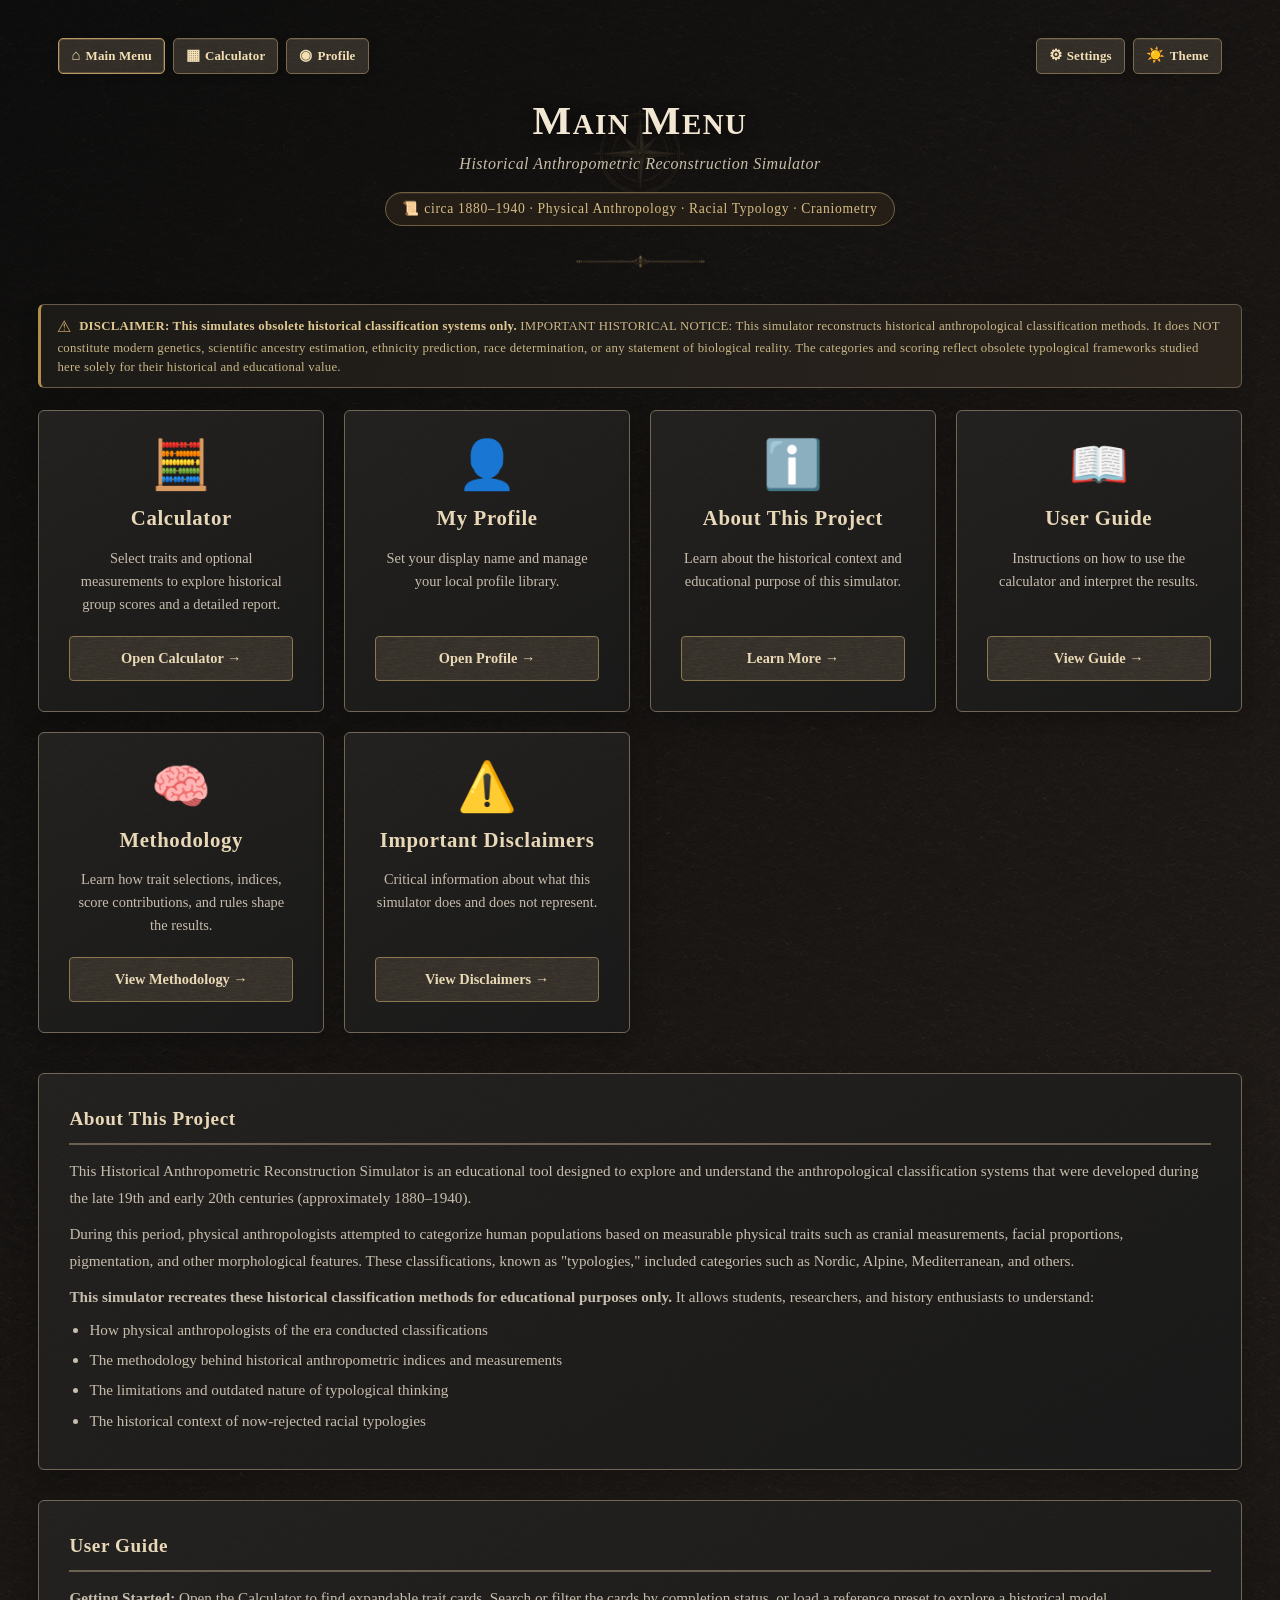
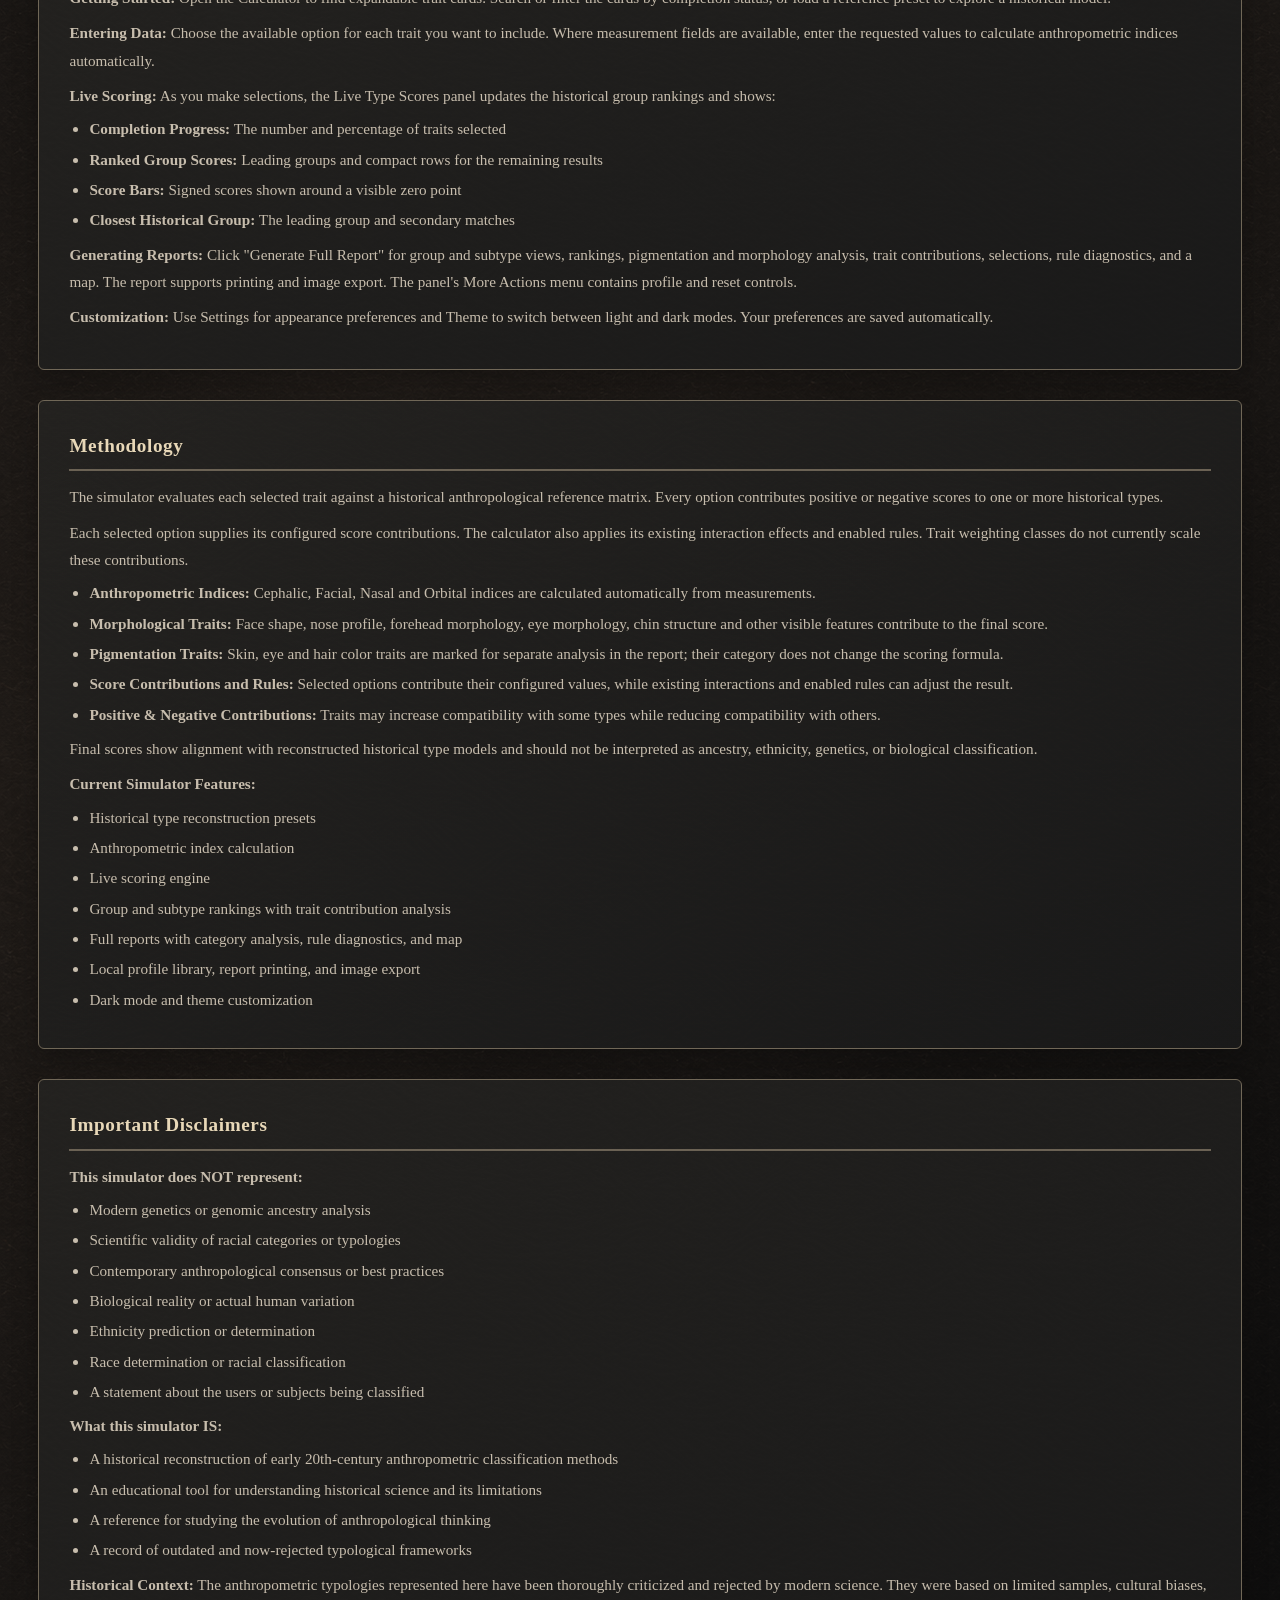
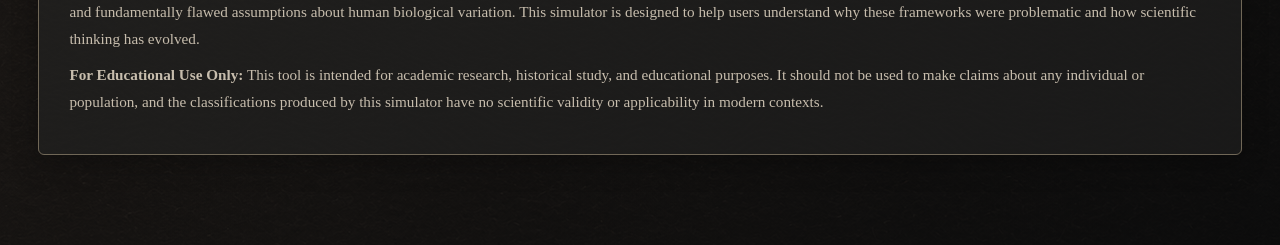
==== commit a7acf617: "0.3 BIG UPDATE Updated visual, and a very a lot values." ====
--- a/index.html
+++ b/index.html
@@ -594,24 +594,26 @@
 }
 
     </style>
+    <link rel="stylesheet" href="src/ui/hars-modern.css">
 </head>
-<body>
-
-    <!-- ============ STICKY DISCLAIMER BANNER ============ -->
-    <div class="disclaimer-banner">
-        <span class="icon">⚠</span>
-        <strong data-i18n="pageTitle">HISTORICAL ANTHROPOMETRIC RECONSTRUCTION SIMULATOR</strong> —
-        <span data-i18n="disclaimerBanner">This simulator reconstructs historical anthropological classification systems (c. 1880–1940).
-        It does <u>NOT</u> represent modern scientific ancestry analysis, genetics, ethnicity prediction,
-        race determination, or biological reality. For educational and historical study purposes only.</span>
-        <span class="icon">⚠</span>
-    </div>
+<body class="hars-page hars-landing">
+
+   
 
     <div class="main-container">
         <!-- HEADER -->
         <header>
-            <button class="header-control settings-btn" id="settingsBtn" onclick="openSettings()" data-i18n-title="buttons.settings" title="Settings" aria-label="Settings">⚙️</button>
-            <button class="header-control theme-toggle" id="themeToggle" onclick="toggleTheme()" data-i18n-title="buttons.toggleTheme" title="Toggle dark mode" aria-label="Toggle dark mode">🌙</button>
+            <nav class="hars-nav" aria-label="Application navigation">
+                <div class="hars-nav-group" aria-label="Pages">
+                <a class="header-control hars-nav-link is-current" href="index.html" aria-current="page"><span class="control-icon" aria-hidden="true">⌂</span><span data-i18n="navigation.menu">Main Menu</span></a>
+                <a class="header-control hars-nav-link" href="raceResCalc.html"><span class="control-icon" aria-hidden="true">▦</span><span data-i18n="navigation.calculator">Calculator</span></a>
+                <a class="header-control hars-nav-link" href="myProfile.html"><span class="control-icon" aria-hidden="true">◉</span><span data-i18n="navigation.profile">Profile</span></a>
+                </div>
+                <div class="hars-nav-group" aria-label="Controls">
+                <button class="header-control settings-btn" id="settingsBtn" onclick="openSettings()" data-i18n-title="buttons.settings" title="Settings" aria-label="Settings"><span class="control-icon" aria-hidden="true">⚙</span><span data-i18n="navigation.settings">Settings</span></button>
+                <button class="header-control theme-toggle" id="themeToggle" onclick="toggleTheme()" data-i18n-title="buttons.toggleTheme" title="Toggle dark mode" aria-label="Toggle dark mode"><span class="control-icon" aria-hidden="true">🌙</span><span data-i18n="navigation.theme">Theme</span></button>
+                </div>
+            </nav>
             <h1 data-i18n="menu.title">Main Menu</h1>
             <p class="subtitle" data-i18n="menu.subtitle">Historical Anthropometric Reconstruction Simulator</p>
             <span class="era-badge" data-i18n="eraBadge">📜 circa 1880–1940 · Educational & Historical Reference</span>
@@ -631,14 +633,14 @@
             <div class="menu-card" onclick="openCalculator()">
                <div class="icon">🧮</div>
                <h2 data-i18n="menu.calculator">Calculator</h2>
-               <p data-i18n="menu.calculatorDescription">Enter anthropometric measurements and traits to generate type classifications and scores.</p>
+               <p data-i18n="menu.calculatorDescription">Select traits and optional measurements to explore historical group scores and a detailed report.</p>
                <span class="btn-link" data-i18n="menu.openCalculator">Open Calculator →</span>
             </div>
 
             <div class="menu-card" onclick="openProfile()">
                 <div class="icon">👤</div>
                 <h2 data-i18n="menu.profile">My Profile</h2>
-                <p data-i18n="menu.profileDescription">Choose and save your profile name for this simulator.</p>
+                <p data-i18n="menu.profileDescription">Set your display name and manage your local profile library.</p>
                 <span class="btn-link" data-i18n="menu.openProfile">Open Profile →</span>
             </div>
 
@@ -659,7 +661,7 @@
             <div class="menu-card" onclick="scrollToInfo('methodology')">
                <div class="icon">🧠</div>
                <h2 data-i18n="menu.methodology">Methodology</h2>
-               <p data-i18n="menu.methodologyDescription">Learn how trait weights, scoring matrices, indices and contribution analysis work.</p>
+               <p data-i18n="menu.methodologyDescription">Learn how trait selections, indices, score contributions, and rules shape the results.</p>
                <span class="btn-link" data-i18n="menu.viewMethodology">View Methodology →</span>
             </div>
 
@@ -700,33 +702,31 @@
         <div class="info-section" id="guide">
             <h3 data-i18n="menu.guide">📖 User Guide</h3>
             <p>
-                <strong>Getting Started:</strong> Click the "Calculator" button to access the main measurement interface. You will see
-                a series of expandable trait cards, each corresponding to a different anthropometric measurement.
-            </p>
-            <p>
-                <strong>Entering Data:</strong> For each trait, select from the available options based on visual assessment or measurement.
-                Some traits require actual measurements (in millimeters) that will be automatically converted to anthropometric indices.
-            </p>
-            <p>
-                <strong>Live Scoring:</strong> As you make selections, the simulator calculates compatibility scores for each historical
-                type. The scoring panel on the right shows:
+                <strong>Getting Started:</strong> Open the Calculator to find expandable trait cards. Search or filter the cards by
+                completion status, or load a reference preset to explore a historical model.
+            </p>
+            <p>
+                <strong>Entering Data:</strong> Choose the available option for each trait you want to include. Where measurement fields
+                are available, enter the requested values to calculate anthropometric indices automatically.
+            </p>
+            <p>
+                <strong>Live Scoring:</strong> As you make selections, the Live Type Scores panel updates the historical group rankings
+                and shows:
             </p>
             <ul>
-                <li><strong>Individual Type Scores:</strong> How well your selections align with each historical type</li>
-                <li><strong>Score Bars:</strong> Visual representation of relative alignment</li>
-                <li><strong>Closest Type:</strong> The historical type with the highest alignment score</li>
-                <li><strong>Secondary Components:</strong> Secondary types showing moderate alignment</li>
-                <li><strong>Trait Contribution Analysis:</strong> Shows which traits contributed most positively and negatively to each historical type</li>
-                <li><strong>Type Presets:</strong> Built-in reference profiles allow calibration and testing of historical type models</li>
-                <li><strong>Automatic Index Calculation:</strong> Cephalic, Facial, Orbital and Nasal indices are calculated from entered measurements</li>
+                <li><strong>Completion Progress:</strong> The number and percentage of traits selected</li>
+                <li><strong>Ranked Group Scores:</strong> Leading groups and compact rows for the remaining results</li>
+                <li><strong>Score Bars:</strong> Signed scores shown around a visible zero point</li>
+                <li><strong>Closest Historical Group:</strong> The leading group and secondary matches</li>
             </ul>
             <p>
-                <strong>Generating Reports:</strong> Click "Generate Full Report" to create a detailed summary of your selections,
-                measurements, and the resulting type classifications. This report can be printed or saved.
-            </p>
-            <p>
-                <strong>Customization:</strong> Use the settings icon (⚙️) to customize the color scheme, and the theme toggle button (🌙/☀️)
-                to switch between light and dark modes. Your preferences will be saved automatically.
+                <strong>Generating Reports:</strong> Click "Generate Full Report" for group and subtype views, rankings, pigmentation
+                and morphology analysis, trait contributions, selections, rule diagnostics, and a map. The report supports printing
+                and image export. The panel's More Actions menu contains profile and reset controls.
+            </p>
+            <p>
+                <strong>Customization:</strong> Use Settings for appearance preferences and Theme to switch between light and dark modes.
+                Your preferences are saved automatically.
             </p>
         </div>
 
@@ -742,9 +742,9 @@
     </p>
 
     <p>
-        Traits are not weighted equally. Core morphological traits such as
-        cranial indices, facial proportions, nasal morphology, pigmentation,
-        and orbital measurements carry greater influence than minor features.
+        Each selected option supplies its configured score contributions. The
+        calculator also applies its existing interaction effects and enabled
+        rules. Trait weighting classes do not currently scale these contributions.
     </p>
 
     <ul>
@@ -752,16 +752,16 @@
 
         <li><strong>Morphological Traits:</strong> Face shape, nose profile, forehead morphology, eye morphology, chin structure and other visible features contribute to the final score.</li>
 
-        <li><strong>Pigmentation Traits:</strong> Skin, eye and hair pigmentation are evaluated separately.</li>
-
-        <li><strong>Weighted Scoring:</strong> Each trait belongs to a weighting class (A, B, C, etc.) that determines its influence on the final classification.</li>
+        <li><strong>Pigmentation Traits:</strong> Skin, eye and hair color traits are marked for separate analysis in the report; their category does not change the scoring formula.</li>
+
+        <li><strong>Score Contributions and Rules:</strong> Selected options contribute their configured values, while existing interactions and enabled rules can adjust the result.</li>
 
         <li><strong>Positive & Negative Contributions:</strong> Traits may increase compatibility with some types while reducing compatibility with others.</li>
     </ul>
 
     <p>
-        Final scores represent morphological similarity to reconstructed
-        historical type models and should not be interpreted as ancestry,
+        Final scores show alignment with reconstructed historical type models
+        and should not be interpreted as ancestry,
         ethnicity, genetics, or biological classification.
     </p>
 
@@ -775,8 +775,9 @@
     <li>Historical type reconstruction presets</li>
     <li>Anthropometric index calculation</li>
     <li>Live scoring engine</li>
-    <li>Trait contribution analysis</li>
-    <li>Full classification reports</li>
+    <li>Group and subtype rankings with trait contribution analysis</li>
+    <li>Full reports with category analysis, rule diagnostics, and map</li>
+    <li>Local profile library, report printing, and image export</li>
     <li>Dark mode and theme customization</li>
 </ul>
 
--- a/src/ui/hars-modern.css
+++ b/src/ui/hars-modern.css
@@ -0,0 +1,490 @@
+/* HARS visual layer. No scoring or result-panel selectors are changed here. */
+:where(body.hars-page) {
+    --hars-ink: #eee4d1;
+    --hars-muted: #b7aa94;
+    --hars-gold: #d5b977;
+    --hars-edge: #706754;
+    background-color: #191715;
+    background-image:
+        linear-gradient(135deg, rgba(13, 13, 14, .76), rgba(35, 29, 24, .62) 48%, rgba(15, 15, 15, .79)),
+        url('../../assets/textures/1.png');
+    background-size: auto, 540px 540px;
+    background-attachment: fixed;
+}
+
+body.hars-page.dark-mode {
+    background-image:
+        linear-gradient(135deg, rgba(8, 9, 10, .88), rgba(25, 22, 20, .76) 50%, rgba(8, 9, 10, .9)),
+        url('../../assets/textures/1.png');
+}
+
+body.hars-page .main-container {
+    max-width: 1320px;
+    padding-inline: clamp(16px, 3vw, 42px);
+}
+
+body.hars-page .disclaimer-banner {
+    background-color: #5c2425;
+    background-image: linear-gradient(90deg, rgba(40, 8, 12, .56), rgba(88, 28, 32, .42), rgba(40, 8, 12, .56)), url('../../assets/textures/4.png');
+    background-size: auto, 390px 390px;
+    border-bottom: 1px solid #aa6b65;
+    color: #f5dfd7;
+    font-size: .8rem;
+    line-height: 1.45;
+    padding: 9px max(16px, calc((100vw - 1260px) / 2));
+    box-shadow: 0 5px 18px rgba(0, 0, 0, .26);
+}
+
+body.hars-page header {
+    position: relative;
+    isolation: isolate;
+    border: 0;
+    margin-bottom: 20px;
+    padding: 76px 18px 58px;
+}
+
+body.hars-page header::before {
+    content: '';
+    position: absolute;
+    z-index: -1;
+    width: 104px;
+    height: 104px;
+    left: calc(50% - 52px);
+    top: 82px;
+    background: url('../../assets/textures/8.png') center / contain no-repeat;
+    opacity: .12;
+    pointer-events: none;
+}
+
+body.hars-page header::after {
+    content: '';
+    position: absolute;
+    left: 10%;
+    right: 10%;
+    bottom: 0;
+    height: 45px;
+    background: url('../../assets/textures/5.png') center / contain no-repeat;
+    opacity: .66;
+    pointer-events: none;
+}
+
+body.hars-page header h1,
+body.hars-page.dark-mode header h1 {
+    color: #f2e7d2;
+    font-size: clamp(1.7rem, 3.2vw, 2.65rem);
+    line-height: 1.18;
+    letter-spacing: .035em;
+    text-wrap: balance;
+    text-shadow: 0 2px 14px #0b0908;
+}
+
+body.hars-page header .subtitle {
+    color: #c9bda8;
+    max-width: 740px;
+    margin-inline: auto;
+    line-height: 1.5;
+}
+
+body.hars-page header .era-badge {
+    color: #d5bd84;
+    background: linear-gradient(rgba(30, 25, 21, .93), rgba(30, 25, 21, .93)), url('../../assets/textures/3.png') center / 300px;
+    border: 1px solid #706041;
+    border-radius: 999px;
+    padding: 5px 16px;
+    box-shadow: inset 0 1px rgba(255, 234, 184, .08);
+}
+
+body.hars-page .header-control,
+body.hars-page .settings-btn,
+body.hars-page .theme-toggle,
+body.hars-page .quick-link {
+    background: linear-gradient(rgba(27, 25, 23, .34), rgba(27, 25, 23, .34)), url('../../assets/textures/9.png') center / 220px;
+    color: #e2ce9e;
+    border: 1px solid #76684d;
+    box-shadow: inset 0 1px rgba(255, 234, 189, .1), 0 5px 14px rgba(0, 0, 0, .25);
+}
+
+body.hars-page .header-control:hover,
+body.hars-page .settings-btn:hover,
+body.hars-page .theme-toggle:hover,
+body.hars-page .quick-link:hover {
+    color: #fff2cf;
+    border-color: #caa963;
+    background: linear-gradient(rgba(65, 45, 20, .65), rgba(65, 45, 20, .65)), url('../../assets/textures/10.png') center / 220px;
+    transform: translateY(-2px);
+}
+
+/* One compact bronze button system for all page navigation. */
+body.hars-page header .hars-nav {
+    position: absolute;
+    top: 18px;
+    left: 20px;
+    right: 20px;
+    display: flex;
+    justify-content: space-between;
+    align-items: flex-start;
+    flex-wrap: wrap;
+    gap: 8px;
+    margin: 0;
+    pointer-events: auto;
+}
+body.hars-page header .hars-nav-group {
+    display: flex;
+    flex: 0 0 auto;
+    flex-wrap: wrap;
+    align-items: center;
+    gap: 8px;
+    max-width: 100%;
+}
+body.hars-page header .hars-nav-group:last-child { margin-left: auto; }
+body.hars-page header .hars-nav .header-control {
+    position: static;
+    display: inline-flex;
+    align-items: center;
+    justify-content: center;
+    gap: 5px;
+    width: auto;
+    min-width: 0;
+    height: 36px;
+    flex: 0 0 auto;
+    padding: 7px 12px;
+    border: 1px solid #7b6a4d;
+    border-radius: 5px;
+    color: #f2dfb3;
+    background: linear-gradient(rgba(34, 31, 27, .38), rgba(34, 31, 27, .38)), url('../../assets/textures/9.png') center / 210px;
+    box-shadow: inset 0 1px rgba(255, 236, 196, .09), 0 3px 9px rgba(0, 0, 0, .2);
+    font: 700 .81rem/1 Georgia, serif;
+    letter-spacing: .01em;
+    white-space: nowrap;
+    text-decoration: none;
+    cursor: pointer;
+    transition: transform .18s ease, border-color .18s ease, background .18s ease, box-shadow .18s ease;
+}
+body.hars-page header .hars-nav .header-control:hover {
+    color: #fff1ce;
+    border-color: #c2a367;
+    background: linear-gradient(rgba(55, 42, 26, .56), rgba(55, 42, 26, .56)), url('../../assets/textures/10.png') center / 210px;
+    box-shadow: inset 0 1px rgba(255, 236, 196, .16), 0 5px 13px rgba(0, 0, 0, .28);
+}
+body.hars-page header .hars-nav .header-control.is-current {
+    border-color: #b99a61;
+    box-shadow: inset 0 0 0 1px rgba(211, 177, 111, .24), 0 3px 9px rgba(0, 0, 0, .2);
+}
+body.hars-page header .hars-nav .control-icon { font-size: .94rem; line-height: 1; }
+body.hars-page header .hars-nav .header-control:focus-visible { outline: 2px solid #dfc079; outline-offset: 2px; }
+
+body.hars-page .disclaimer-inline,
+body.hars-page.dark-mode .disclaimer-inline {
+    background: linear-gradient(100deg, rgba(29, 27, 24, .95), rgba(44, 37, 30, .94));
+    border: 1px solid #655b48;
+    border-left: 3px solid #b28e4b;
+    color: #c9b686;
+    box-shadow: 0 5px 18px rgba(0, 0, 0, .16);
+    padding: 10px 16px;
+    margin: 10px 0 22px;
+    font-size: .8rem;
+    line-height: 1.5;
+    font-weight: 500;
+    text-align: left;
+}
+
+body.hars-page .disclaimer-inline .warn-icon { color: #d2ad65; font-size: 1rem; }
+body.hars-page .disclaimer-inline strong { color: #e0c891; }
+
+/* Calculator workspace; the adjacent Live Type Scores panel keeps its old CSS. */
+body.hars-calculator .layout { grid-template-columns: minmax(0, 1fr) 380px; gap: 24px; }
+
+.hars-calculator .traits-workspace {
+    min-width: 0;
+    position: relative;
+    isolation: isolate;
+    color: var(--hars-ink);
+    background: linear-gradient(160deg, rgba(30, 29, 27, .92), rgba(23, 22, 22, .96)), url('../../assets/textures/2.png') center / 550px;
+    border: 1px solid #796e5a;
+    border-radius: 10px;
+    box-shadow: 0 18px 40px rgba(0, 0, 0, .34), inset 0 1px rgba(255, 240, 205, .08);
+    padding: clamp(16px, 2vw, 26px);
+}
+
+.hars-calculator .traits-workspace::before {
+    content: '';
+    position: absolute;
+    z-index: -1;
+    inset: 8px auto auto 8px;
+    width: 80px;
+    height: 80px;
+    background: url('../../assets/textures/6.png') top left / contain no-repeat;
+    opacity: .32;
+    pointer-events: none;
+}
+
+.hars-calculator .traits-workspace-heading {
+    display: flex;
+    align-items: center;
+    justify-content: space-between;
+    gap: 12px;
+    padding: 3px 2px 17px 22px;
+    border-bottom: 1px solid rgba(180, 154, 110, .4);
+}
+
+.hars-calculator .traits-eyebrow,
+.hars-calculator .traits-toolbar-label,
+.hars-calculator .traits-list-heading {
+    color: #bca573;
+    font: 700 .68rem/1.2 Georgia, serif;
+    letter-spacing: .16em;
+    text-transform: uppercase;
+}
+
+.hars-calculator .traits-workspace h2 {
+    margin: 3px 0 0;
+    color: #f4e8d4;
+    font-size: clamp(1.7rem, 2.5vw, 2.2rem);
+    line-height: 1.15;
+    font-variant: small-caps;
+    letter-spacing: .055em;
+}
+
+.hars-calculator .traits-toolbar {
+    padding: 16px 0 13px;
+    border-bottom: 1px solid rgba(180, 154, 110, .33);
+}
+
+.hars-calculator .traits-toolbar-label { margin-bottom: 10px; }
+.hars-calculator .preset-panel { margin: 0 0 15px; padding: 0; border: 0; gap: 8px; }
+.hars-calculator.dark-mode .preset-panel { border: 0; padding: 0; }
+
+.hars-calculator .preset-btn,
+.hars-calculator.dark-mode .preset-panel button {
+    border: 1px solid var(--chip-color) !important;
+    border: 1px solid color-mix(in srgb, var(--chip-color) 72%, #c9b69b) !important;
+    border-radius: 5px;
+    background: #282523 !important;
+    background: linear-gradient(180deg, color-mix(in srgb, var(--chip-color) 17%, #2a2724), color-mix(in srgb, var(--chip-color) 8%, #1d1d1d)) !important;
+    color: #e9d5ba !important;
+    color: color-mix(in srgb, var(--chip-color) 55%, #f1dfc3) !important;
+    box-shadow: inset 0 1px rgba(255, 244, 220, .07), 0 2px 5px rgba(0, 0, 0, .2);
+    font: 700 .7rem/1.15 Georgia, serif;
+    letter-spacing: 0;
+    min-height: 27px;
+    padding: 5px 11px;
+    white-space: nowrap;
+    transition: transform .18s ease, border-color .18s ease, box-shadow .18s ease, filter .18s ease;
+}
+
+.hars-calculator .preset-btn { --chip-color: #a89068; }
+
+.hars-calculator .preset-btn[data-badge="nordic"] { --chip-color: #6b4c9f; }
+.hars-calculator .preset-btn[data-badge="eastBaltic"] { --chip-color: #0f5b70; }
+.hars-calculator .preset-btn[data-badge="slavic"] { --chip-color: #4a9f8b; }
+.hars-calculator .preset-btn[data-badge="alpine"] { --chip-color: #8b6b3b; }
+.hars-calculator .preset-btn[data-badge="dinaric"] { --chip-color: #8b4a6b; }
+.hars-calculator .preset-btn[data-badge="mediterranean"] { --chip-color: #9f6b3b; }
+.hars-calculator .preset-btn[data-badge="nearEastern"] { --chip-color: #9f5a3b; }
+.hars-calculator .preset-btn[data-badge="eastAsian"] { --chip-color: #9f6b4a; }
+.hars-calculator .preset-btn[data-badge="mongolian"] { --chip-color: #9f7a4a; }
+.hars-calculator .preset-btn[data-badge="malay"] { --chip-color: #bd7e59; }
+.hars-calculator .preset-btn[data-badge="ethiopian"] { --chip-color: #8b5a3b; }
+.hars-calculator .preset-btn[data-badge="subSaharan"] { --chip-color: #7a4a28; }
+.hars-calculator .preset-btn[data-badge="amerindian"] { --chip-color: #8b4a3a; }
+.hars-calculator .preset-btn[data-badge="ladogan"] { --chip-color: #8aafec; }
+
+.hars-calculator .preset-btn:hover,
+.hars-calculator.dark-mode .preset-panel button:hover {
+    transform: translateY(-1px);
+    border-color: color-mix(in srgb, var(--chip-color) 62%, #f5d99e) !important;
+    box-shadow: inset 0 1px rgba(255, 244, 220, .12), 0 4px 9px rgba(0, 0, 0, .26);
+    filter: brightness(1.12);
+}
+
+.hars-calculator .preset-btn.is-active,
+.hars-calculator.dark-mode .preset-panel button.is-active {
+    color: #fff4dc !important;
+    border-color: color-mix(in srgb, var(--chip-color) 72%, #f4d495) !important;
+    background: linear-gradient(rgba(66, 47, 23, .55), rgba(66, 47, 23, .55)), url('../../assets/textures/10.png') center / 200px !important;
+    box-shadow: inset 0 0 0 1px color-mix(in srgb, var(--chip-color) 65%, #e3c18a), 0 3px 8px rgba(0, 0, 0, .3);
+}
+
+.hars-calculator .traits-find-row {
+    display: flex;
+    align-items: center;
+    gap: 8px;
+    flex-wrap: wrap;
+    padding: 12px;
+    border: 1px solid #4d4c4a;
+    border-radius: 8px;
+    background: linear-gradient(rgba(22, 23, 24, .87), rgba(22, 23, 24, .87)), url('../../assets/textures/7.png') center / 360px;
+}
+
+.hars-calculator .traits-search-label { position: absolute; width: 1px; height: 1px; overflow: hidden; clip-path: inset(50%); white-space: nowrap; }
+.hars-calculator #traitSearch {
+    flex: 1 1 170px;
+    min-width: 0;
+    background: #151616;
+    color: #f2e8d6;
+    border: 1px solid #696354;
+    border-radius: 5px;
+    padding: 9px 11px;
+    font: inherit;
+    font-size: .83rem;
+}
+.hars-calculator #traitSearch::placeholder { color: #a69c8b; }
+.hars-calculator .traits-filter-group { display: flex; gap: 4px; }
+
+.hars-calculator .traits-tool-button,
+.hars-calculator .traits-filter {
+    background: linear-gradient(rgba(31, 29, 26, .36), rgba(31, 29, 26, .36)), url('../../assets/textures/9.png') center / 200px;
+    border: 1px solid #766a53;
+    border-radius: 5px;
+    color: #e7d7b9;
+    cursor: pointer;
+    font: 700 .78rem/1.2 Georgia, serif;
+    padding: 9px 11px;
+    white-space: nowrap;
+    transition: transform .18s ease, border-color .18s ease, filter .18s ease;
+}
+
+.hars-calculator .traits-tool-button:hover,
+.hars-calculator .traits-filter:hover { border-color: #c7a865; filter: brightness(1.2); transform: translateY(-1px); }
+.hars-calculator .traits-filter.is-active {
+    background: linear-gradient(rgba(74, 52, 24, .48), rgba(74, 52, 24, .48)), url('../../assets/textures/10.png') center / 200px;
+    color: #fff4d7;
+    border-color: #c6a460;
+}
+.hars-calculator .traits-reset { color: #e8c5ae; }
+.hars-calculator .traits-list-heading { display: flex; justify-content: space-between; gap: 8px; margin: 19px 0 11px; }
+.hars-calculator #traitFilterCount { color: #c9bdab; letter-spacing: .05em; text-transform: none; }
+.hars-calculator .traits-empty-state { margin: 16px 0 5px; padding: 18px; text-align: center; color: #c7b99e; border: 1px dashed #6e6555; border-radius: 6px; }
+
+.hars-calculator .trait-card,
+.hars-calculator.dark-mode .trait-card {
+    background: linear-gradient(135deg, rgba(41, 40, 38, .95), rgba(30, 30, 30, .96)), url('../../assets/textures/2.png') center / 420px;
+    border: 1px solid #656158;
+    border-radius: 6px;
+    box-shadow: 0 3px 10px rgba(0, 0, 0, .23), inset 0 1px rgba(255, 244, 216, .04);
+    transition: transform .2s ease, box-shadow .2s ease, border-color .2s ease;
+}
+
+.hars-calculator .trait-card:hover { transform: translateY(-2px); border-color: #95866a; box-shadow: 0 8px 18px rgba(0, 0, 0, .34); }
+.hars-calculator .trait-card.active,
+.hars-calculator.dark-mode .trait-card.active { border-color: #bd9d60; box-shadow: 0 0 0 1px rgba(188, 157, 96, .35), 0 8px 20px rgba(0, 0, 0, .32); }
+.hars-calculator .trait-header,
+.hars-calculator.dark-mode .trait-header {
+    color: #eee4d3;
+    background: linear-gradient(100deg, rgba(75, 67, 55, .3), rgba(22, 22, 22, .32));
+    border-bottom: 1px solid rgba(148, 133, 106, .25);
+    padding: 13px 15px;
+}
+.hars-calculator .trait-header:hover,
+.hars-calculator.dark-mode .trait-header:hover { background: linear-gradient(100deg, rgba(91, 76, 53, .42), rgba(40, 36, 30, .4)); }
+.hars-calculator .trait-header .trait-number { background: #665339; color: #f7e9c7; border: 1px solid #ac8e5b; }
+.hars-calculator .trait-header .trait-title,
+.hars-calculator.dark-mode .trait-header .trait-title { color: #eee4d3; }
+.hars-calculator .trait-header .trait-arrow,
+.hars-calculator.dark-mode .trait-header .trait-arrow { color: #c6aa70; }
+.hars-calculator .weight-label { color: #bda36c; font-size: .65rem; letter-spacing: .08em; }
+.hars-calculator .trait-body .definition,
+.hars-calculator .trait-body .measurement-note,
+.hars-calculator.dark-mode .trait-body .definition,
+.hars-calculator.dark-mode .trait-body .measurement-note { color: #bfb4a3; }
+.hars-calculator .trait-body select,
+.hars-calculator .trait-body input,
+.hars-calculator.dark-mode .trait-body select,
+.hars-calculator.dark-mode .trait-body input { background: #191a1b; color: #efe6d7; border-color: #766b58; }
+.hars-calculator .trait-body label,
+.hars-calculator.dark-mode .trait-body label { color: #d7c9b3; }
+.hars-calculator .trait-body .contributions-preview span,
+.hars-calculator.dark-mode .trait-body .contributions-preview span { background: #30302f; border: 1px solid #545149; }
+.hars-calculator .guide-btn { border-color: #9e885f; color: #d8be87; }
+.hars-calculator :is(button, input, select):focus-visible { outline: 2px solid #d4b576; outline-offset: 2px; }
+
+.hars-calculator .dev-tools-section,
+.hars-calculator.dark-mode .dev-tools-section {
+    background: linear-gradient(rgba(27, 27, 27, .93), rgba(27, 27, 27, .93)), url('../../assets/textures/2.png') center / 500px;
+    border: 1px solid #756951;
+    box-shadow: 0 14px 30px rgba(0, 0, 0, .28);
+}
+.hars-calculator .dev-tools-header,
+.hars-calculator.dark-mode .dev-tools-header { background: #2d2924; border-bottom-color: #756951; }
+.hars-calculator .dev-tools-title,
+.hars-calculator.dark-mode .dev-tools-title { color: #dcc58d; }
+.hars-calculator .dev-tools-content,
+.hars-calculator.dark-mode .dev-tools-content { background: transparent; }
+.hars-calculator .dev-tool-card,
+.hars-calculator.dark-mode .dev-tool-card { background: #242423; border: 1px solid #666053; color: #e6dccb; }
+.hars-calculator .dev-tool-card h3,
+.hars-calculator.dark-mode .dev-tool-card h3 { color: #e9d7b1; border-bottom-color: #635b4c; }
+.hars-calculator .dev-tool-card label,
+.hars-calculator.dark-mode .dev-tool-card label { color: #d8cbb5; }
+.hars-calculator .dev-tool-card :is(select, input),
+.hars-calculator.dark-mode .dev-tool-card :is(select, input) { background: #18191a; color: #f0e4d0; border-color: #6c6456; }
+.hars-calculator .nav-tab,
+.hars-calculator.dark-mode .nav-tab { color: #c4b69e; }
+.hars-calculator .nav-tab.active,
+.hars-calculator.dark-mode .nav-tab.active { color: #e4c780; border-bottom-color: #bb9858; }
+
+/* Other pages share the same material palette without changing their actions. */
+body.hars-landing,
+body.hars-profile { --panel-bg: #242321; --border: #6b6254; --text: #eee4d1; --text-light: #c3b7a4; --accent: #c3a66d; --highlight: #dfc582; }
+body.hars-landing .menu-card,
+body.hars-landing .info-section,
+body.hars-profile .profile-card {
+    color: #eee4d1;
+    background: linear-gradient(150deg, rgba(35, 34, 32, .94), rgba(25, 25, 25, .97)), url('../../assets/textures/2.png') center / 500px;
+    border: 1px solid #706757;
+    box-shadow: 0 10px 26px rgba(0, 0, 0, .25);
+}
+body.hars-landing .menu-card h2,
+body.hars-landing .info-section h3,
+body.hars-profile .profile-card h2,
+body.hars-landing.dark-mode .menu-card h2,
+body.hars-landing.dark-mode .info-section h3 { color: #e8d8b8; }
+body.hars-landing .menu-card p,
+body.hars-landing .info-section :is(p, li),
+body.hars-profile .profile-card p { color: #c7bdad; }
+body.hars-landing .menu-card .btn-link,
+body.hars-profile .actions button,
+body.hars-profile.dark-mode .actions button {
+    background: linear-gradient(rgba(33, 30, 26, .25), rgba(33, 30, 26, .25)), url('../../assets/textures/9.png') center / 220px;
+    color: #e9d9b6;
+    border: 1px solid #8c784f;
+}
+body.hars-landing .menu-card:hover { border-color: #c5a568; }
+body.hars-profile .upload-controls,
+body.hars-profile .profile-values,
+body.hars-profile #currentName { background: #1d1d1d; color: #e7dcc9; border-color: #615d55; }
+body.hars-profile .field-row input,
+body.hars-profile .upload-controls input[type="text"],
+body.hars-profile .upload-controls input[type="file"],
+body.hars-profile .profile-values input { background: #171819; color: #eee4d1; border-color: #706757; }
+
+@media (max-width: 900px) {
+    body.hars-calculator .layout { grid-template-columns: minmax(0, 1fr); }
+}
+@media (max-width: 600px) {
+    body.hars-page { background-attachment: scroll; }
+    body.hars-page header { padding-top: 128px; }
+    body.hars-page header::before { width: 75px; height: 75px; left: calc(50% - 37px); top: 128px; }
+    body.hars-page header::after { left: 0; right: 0; height: 30px; }
+    body.hars-page header .hars-nav { top: 12px; left: 12px; right: 12px; gap: 6px; }
+    body.hars-page header .hars-nav-group { gap: 6px; }
+    body.hars-page header .hars-nav .header-control { height: 34px; padding: 6px 9px; font-size: .74rem; }
+    .hars-calculator .traits-workspace-heading { padding-left: 12px; }
+    .hars-calculator .traits-find-row { display: grid; grid-template-columns: 1fr; }
+    .hars-calculator .traits-filter-group { flex-wrap: wrap; }
+    .hars-calculator .traits-filter { flex: 1; }
+}
+@media (max-width: 420px) {
+    body.hars-page header { padding-top: 166px; }
+    body.hars-page header::before { top: 166px; }
+}
+@media (prefers-reduced-motion: reduce) {
+    .hars-calculator .trait-card,
+    .hars-calculator .preset-btn,
+    .hars-calculator .traits-tool-button,
+    .hars-calculator .traits-filter { transition: none; }
+}
+@media print {
+    body.hars-page { background: white; }
+    .hars-calculator .traits-workspace { background: white; border: 0; box-shadow: none; }
+}
--- a/src/ui/settings.css
+++ b/src/ui/settings.css
@@ -156,6 +156,11 @@
     cursor: pointer;
 }
 
+.settings-shared .trait-auto-collapse-select {
+    max-width: 100%;
+    min-width: 0;
+}
+
 .settings-shared .settings-theme-toggle {
     width: 56px;
     height: 48px;
@@ -212,3 +217,81 @@
         padding: 18px;
     }
 }
+
+/* Shared HARS settings surface. Keep this palette independent of page variables. */
+body.hars-page .settings-modal.settings-shared {
+    --settings-edge: #78694f;
+    --settings-text: #eee2cd;
+    --settings-muted: #bfb19b;
+    width: 920px;
+    max-width: 95vw;
+    height: 620px;
+    max-height: 88vh;
+    background: linear-gradient(rgba(35, 33, 30, .93), rgba(35, 33, 30, .93)), url('../../assets/textures/2.png') center / 480px;
+    color: var(--settings-text);
+    border: 1px solid var(--settings-edge);
+    box-shadow: 0 24px 65px rgba(0, 0, 0, .54);
+}
+body.hars-page .settings-shared .settings-sidebar {
+    background: linear-gradient(rgba(23, 23, 23, .94), rgba(23, 23, 23, .94)), url('../../assets/textures/7.png') center / 360px;
+    border-right-color: #60584a;
+}
+body.hars-page .settings-shared .settings-content { background: rgba(33, 32, 30, .72); }
+body.hars-page .settings-shared .settings-tab {
+    width: 100%;
+    margin: 0 0 8px;
+    padding: 11px 13px;
+    color: var(--settings-muted);
+    background: rgba(255, 244, 217, .03);
+    border: 1px solid transparent;
+    border-radius: 7px;
+    box-shadow: none;
+    font: 700 .88rem/1.25 Georgia, serif;
+}
+body.hars-page .settings-shared .settings-tab:hover,
+body.hars-page .settings-shared .settings-tab.active {
+    color: #f3dfb3;
+    border-color: #8e7650;
+    background: rgba(183, 143, 75, .16);
+}
+body.hars-page .settings-shared h2,
+body.hars-page.dark-mode .settings-shared h2 { color: #e9d7b0; }
+body.hars-page .settings-shared :is(p, label, .toggle-label) { color: var(--settings-text); }
+body.hars-page .settings-shared .toggle-status { color: var(--settings-muted); }
+body.hars-page .settings-shared .toggle-switch input:checked + .toggle-slider { background: #b99a61; }
+body.hars-page .settings-shared .toggle-input-group {
+    background: rgba(255, 247, 222, .035);
+    border: 1px solid #5e5649;
+    box-shadow: inset 0 1px rgba(255, 255, 255, .04);
+}
+body.hars-page .settings-shared .settings-theme-toggle,
+body.hars-page .settings-shared .settings-language-select,
+body.hars-page .settings-shared .settings-page > button {
+    background: linear-gradient(rgba(32, 29, 25, .36), rgba(32, 29, 25, .36)), url('../../assets/textures/9.png') center / 220px;
+    color: #ecd9b4;
+    border: 1px solid #8b7753;
+    border-radius: 5px;
+    box-shadow: inset 0 1px rgba(255, 236, 196, .08);
+}
+body.hars-page .settings-shared .settings-page > button { width: auto; min-width: 120px; margin: 8px 8px 0 0; padding: 9px 14px; }
+body.hars-page .settings-shared .settings-page > button:hover,
+body.hars-page .settings-shared .settings-theme-toggle:hover {
+    background: linear-gradient(rgba(65, 47, 24, .55), rgba(65, 47, 24, .55)), url('../../assets/textures/10.png') center / 220px;
+    border-color: #c3a465;
+    color: #fff0ce;
+}
+body.hars-page .settings-shared .color-input-group input[type="text"] {
+    background: #171818;
+    color: var(--settings-text);
+    border: 1px solid #736854;
+}
+body.hars-page .settings-shared .color-input-group input[type="color"] { border-color: #736854; }
+body.hars-page .settings-shared .close-settings { color: #d8c8aa; background: transparent; border: 0; box-shadow: none; }
+body.hars-page .settings-shared .close-settings:hover { color: #fff0cc; background: transparent; }
+body.hars-page .settings-shared :is(button, select, input):focus-visible { outline: 2px solid #d2b676; outline-offset: 2px; }
+
+@media (max-width: 640px) {
+    body.hars-page .settings-modal.settings-shared { width: calc(100vw - 20px); height: calc(100vh - 20px); max-height: calc(100vh - 20px); }
+    body.hars-page .settings-shared .settings-sidebar { width: 100%; flex-basis: auto; border-right: 0; border-bottom: 1px solid #60584a; }
+    body.hars-page .settings-shared .settings-tab { width: auto; flex: 0 0 auto; margin: 0; }
+}
